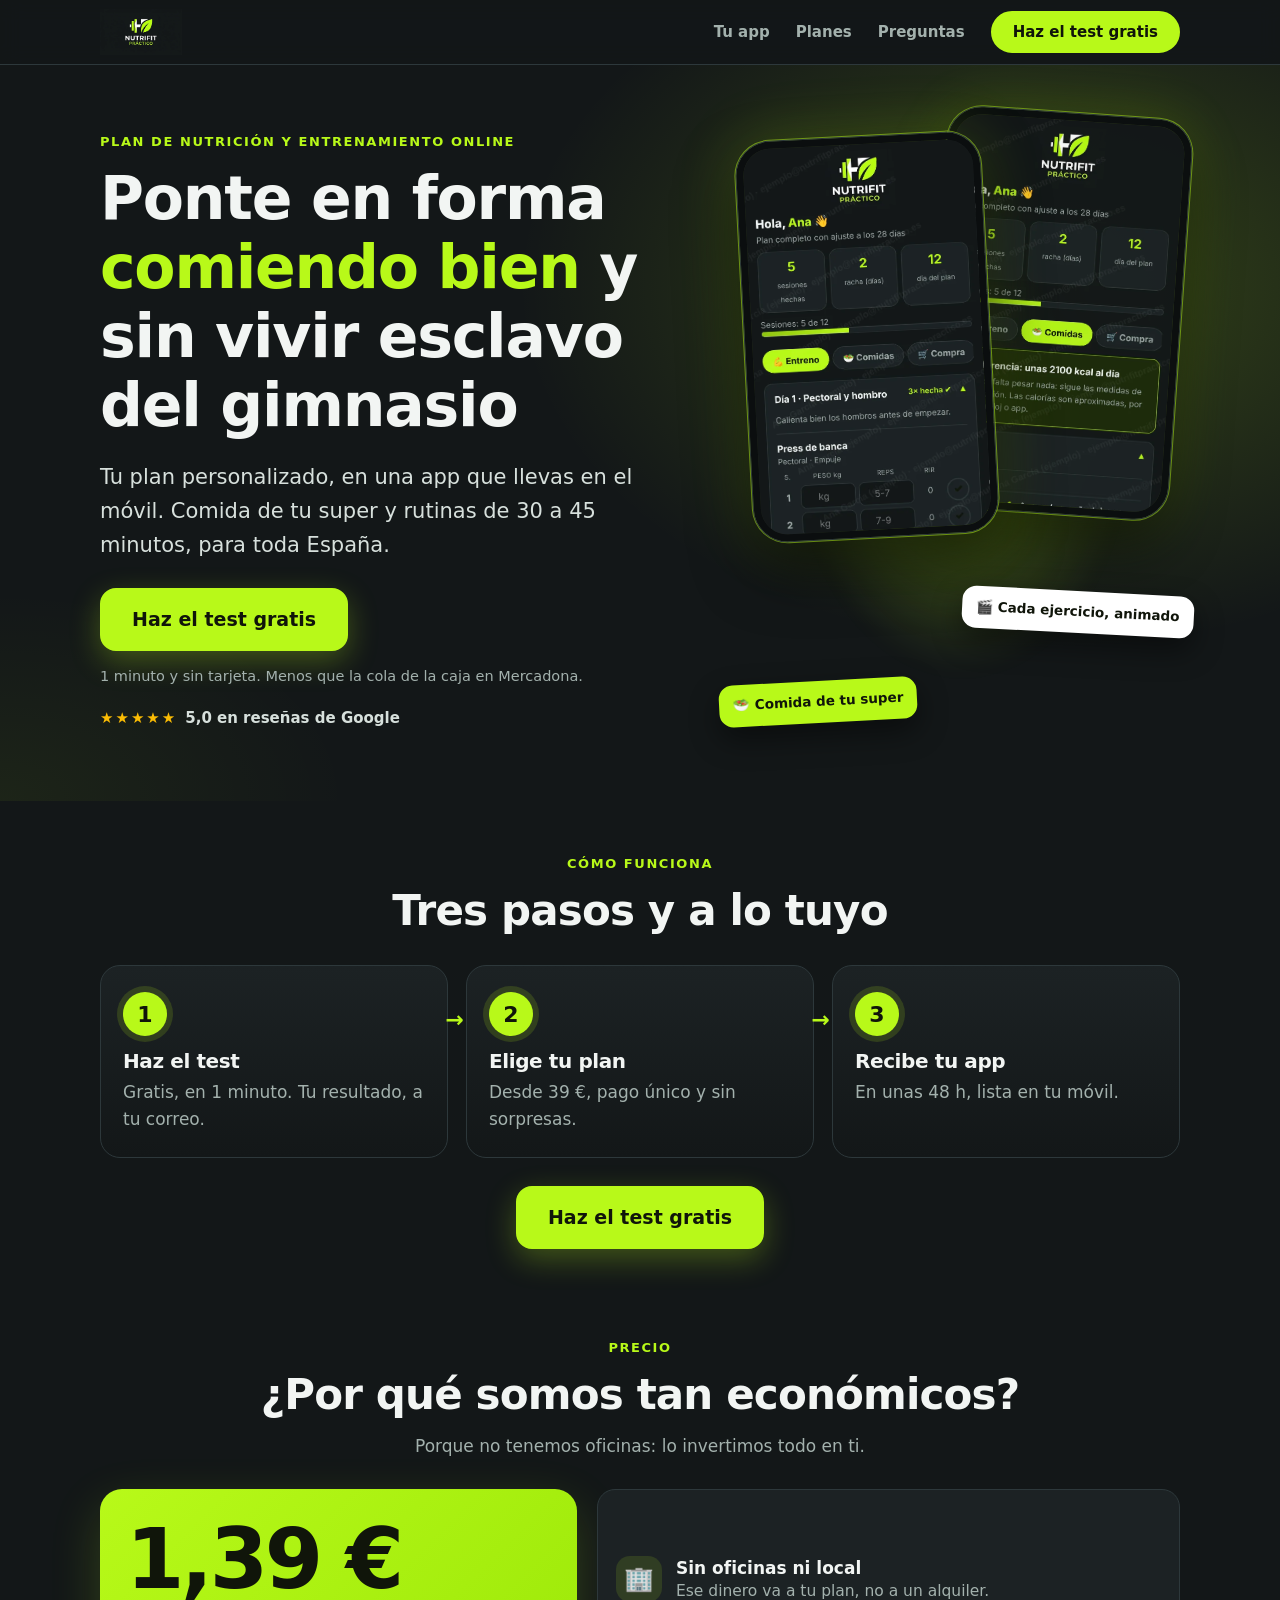
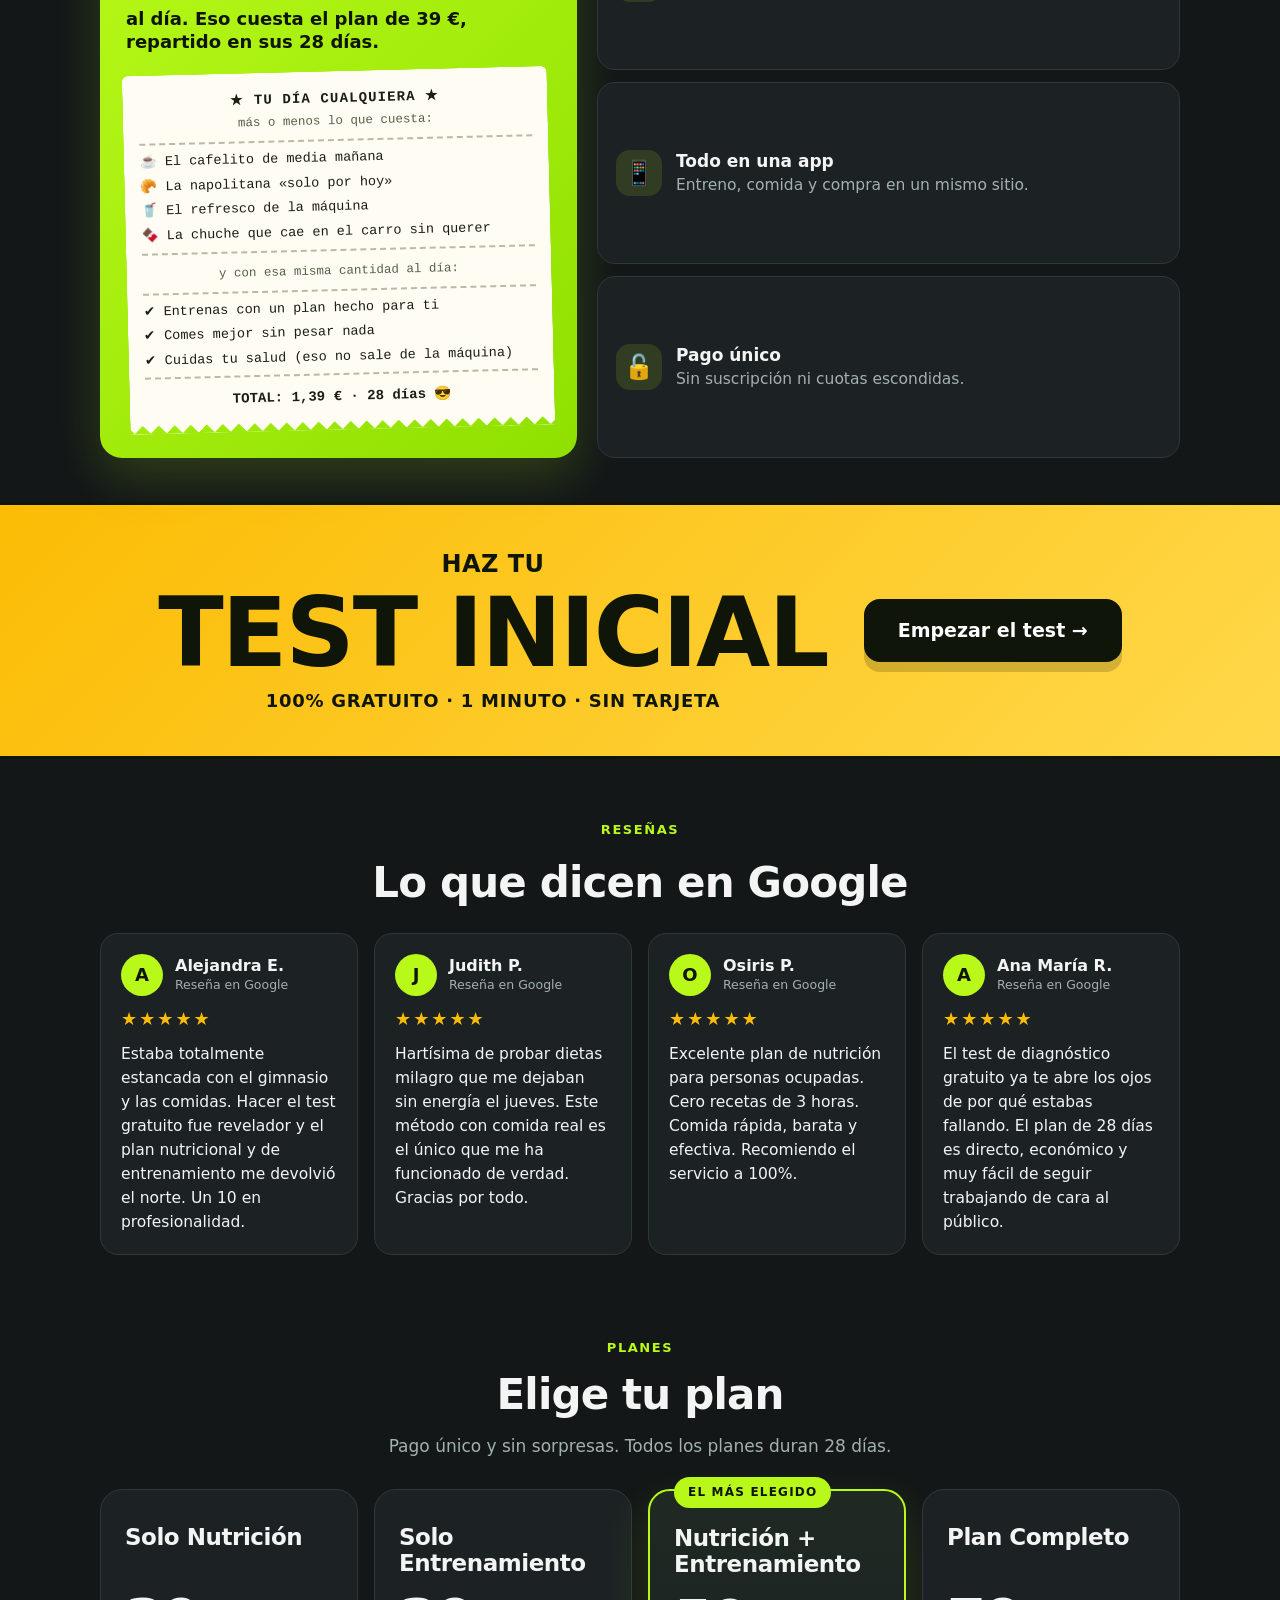
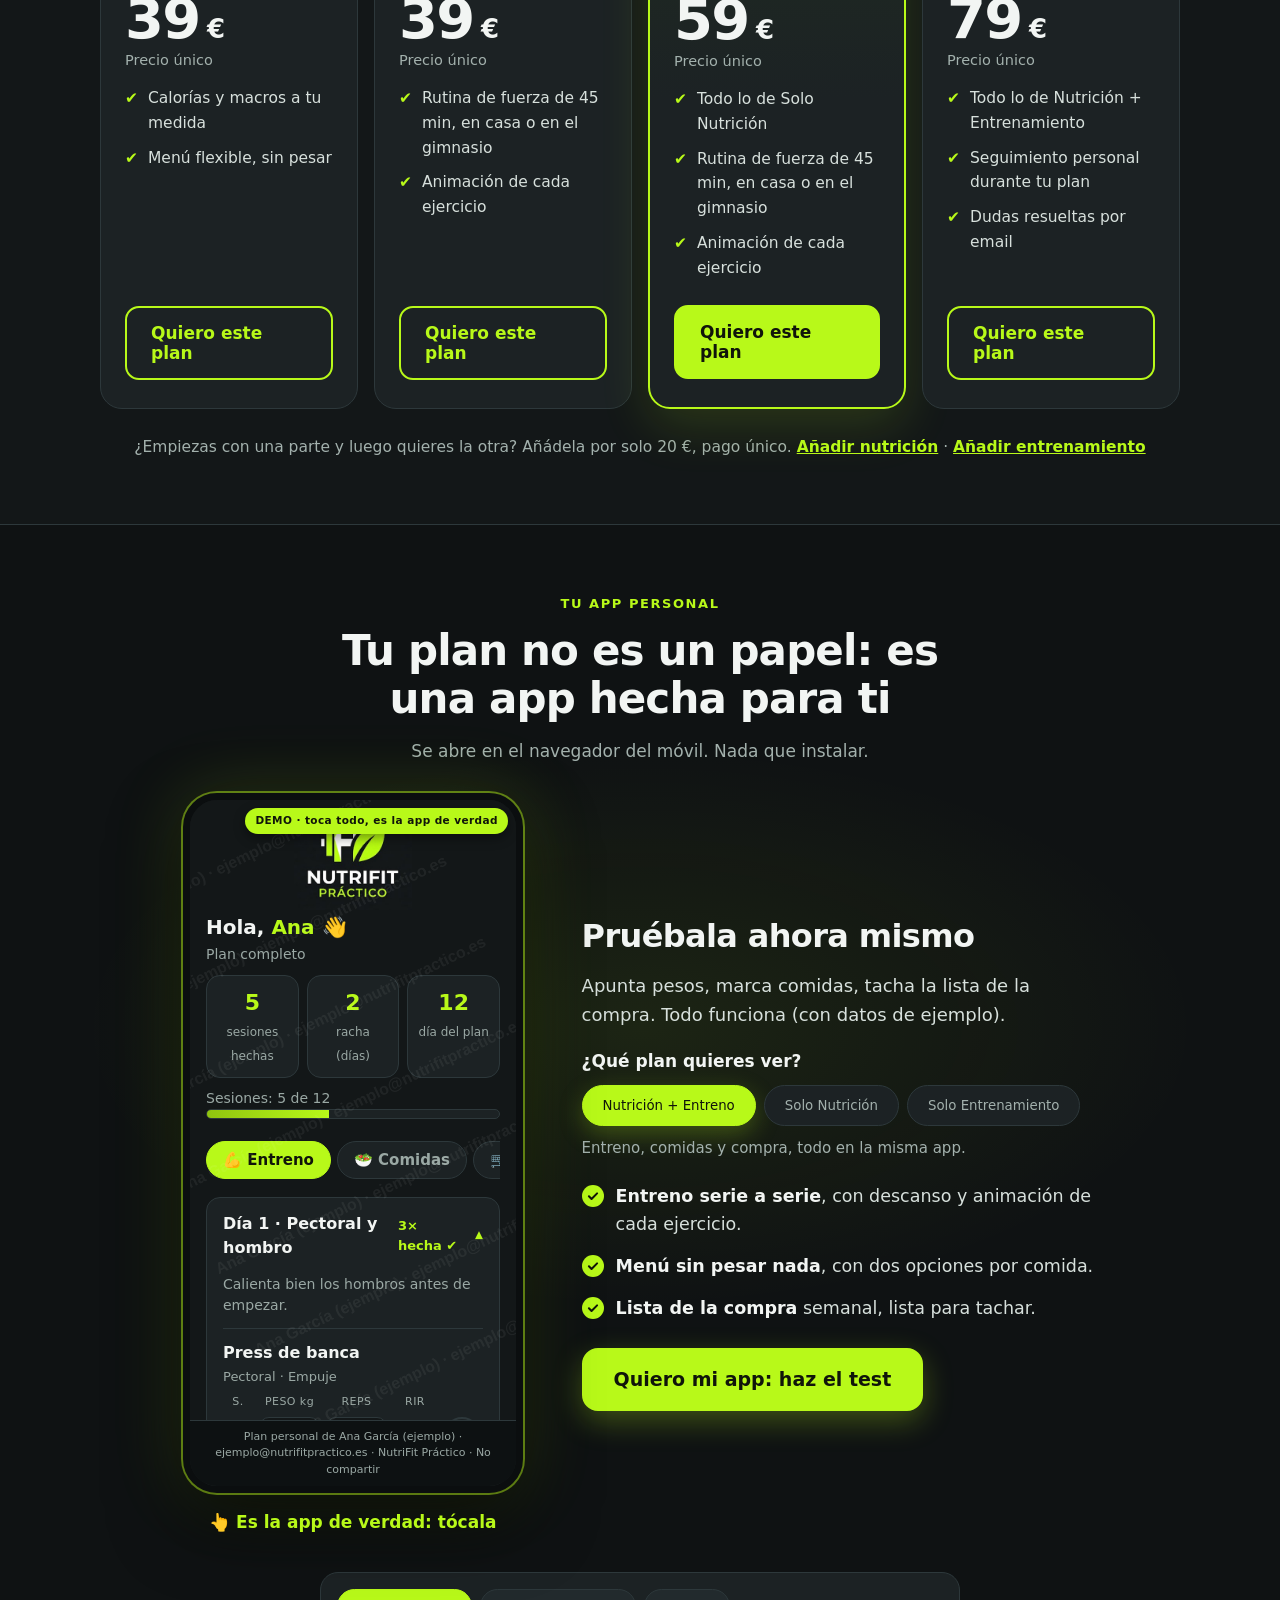
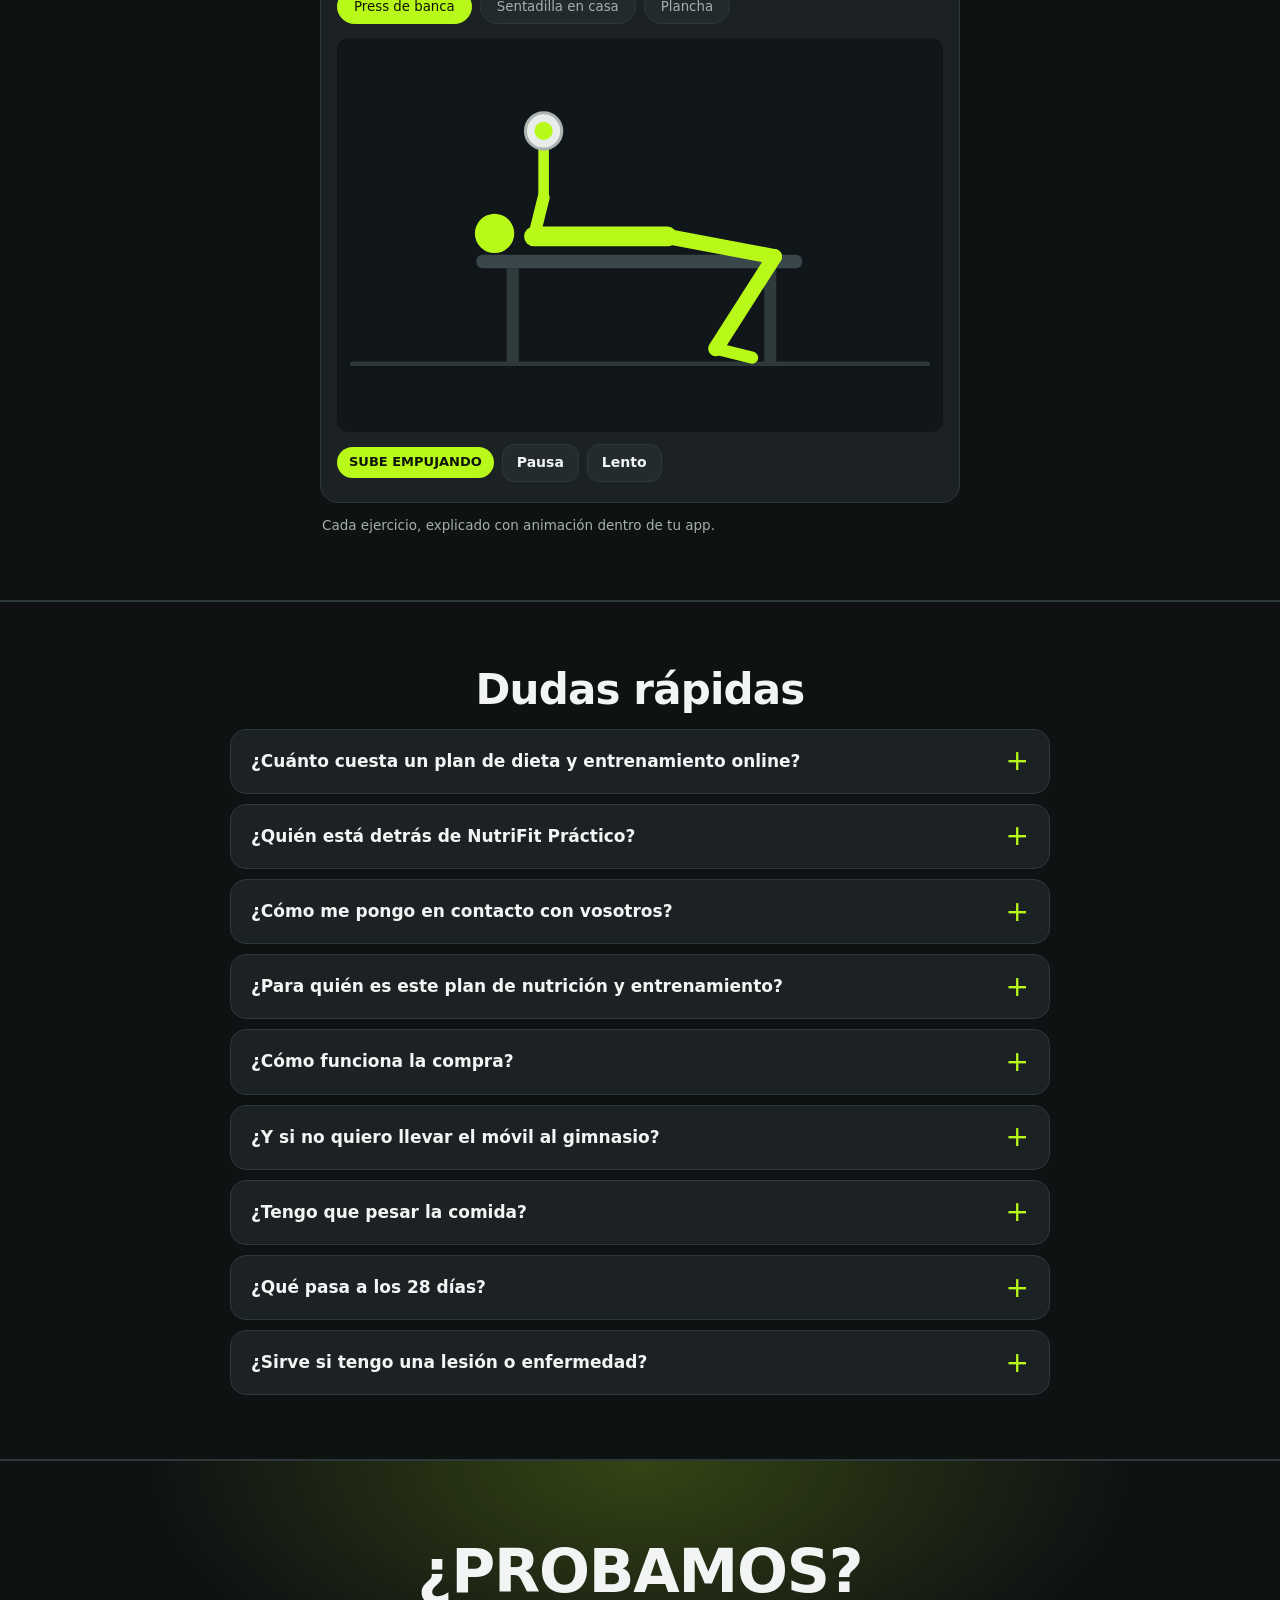
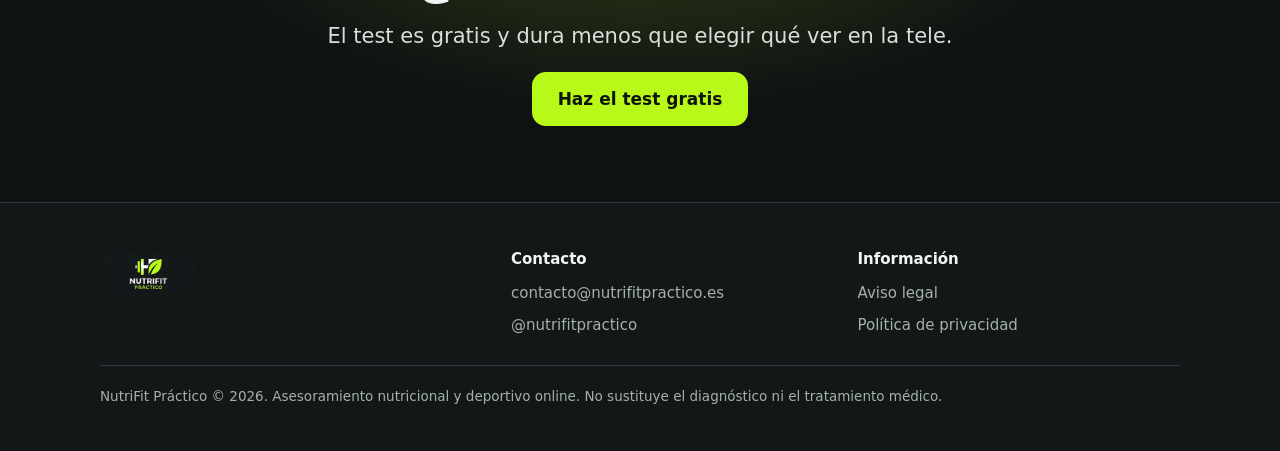
==== index.html @ 6e4ff28d "Web NutriFit Práctico: copia completa (deploy 7 nov) Co-Authored-By: Claude Sonnet 5.5 <noreply@anth" ====
<!doctype html>
<html lang="es">
<head>
<meta charset="utf-8">
<meta name="viewport" content="width=device-width,initial-scale=1">
<title>Plan de nutrición y entrenamiento online personalizado | NutriFit Práctico</title>
<meta name="description" content="Dieta personalizada online y rutina de gimnasio o de casa, en una app para tu móvil. Comida del super sin pesar nada, entrenos de 45 min y test gratis. Desde 39 €, pago único.">
<link rel="canonical" href="https://nutrifitpractico.es/">
<meta name="robots" content="index,follow,max-image-preview:large">
<meta name="theme-color" content="#131718">
<link rel="icon" type="image/png" href="/img/favicon.png">
<link rel="apple-touch-icon" href="/img/apple-touch-icon.png">

<meta property="og:type" content="website">
<meta property="og:locale" content="es_ES">
<meta property="og:site_name" content="NutriFit Práctico">
<meta property="og:title" content="Plan de nutrición y entrenamiento online | NutriFit Práctico">
<meta property="og:description" content="Nutrición y entrenamiento a tu medida, en una app personal. Haz el test gratis y descubre por qué tu rutina no te está funcionando.">
<meta property="og:url" content="https://nutrifitpractico.es/">
<meta property="og:image" content="https://nutrifitpractico.es/img/og.png">
<meta property="og:image:width" content="1200">
<meta property="og:image:height" content="630">
<meta property="og:image:alt" content="NutriFit Práctico: plan de nutrición y entrenamiento online">
<meta name="twitter:card" content="summary_large_image">

<link rel="stylesheet" href="/style.css">

<script type="application/ld+json">
{
  "@context":"https://schema.org",
  "@graph":[
    {"@type":"Organization","@id":"https://nutrifitpractico.es/#org","name":"NutriFit Práctico","url":"https://nutrifitpractico.es/","logo":"https://nutrifitpractico.es/img/logo.webp","email":"contacto@nutrifitpractico.es","sameAs":["https://www.instagram.com/nutrifitpractico"],"description":"Servicio online de nutrición y entrenamiento personalizado, con el plan entregado en una app personal."},
    {"@type":"WebSite","@id":"https://nutrifitpractico.es/#web","url":"https://nutrifitpractico.es/","name":"NutriFit Práctico","inLanguage":"es-ES","publisher":{"@id":"https://nutrifitpractico.es/#org"}},
    {"@type":"Service","@id":"https://nutrifitpractico.es/#servicio","name":"Plan de nutrición y entrenamiento online personalizado","serviceType":"Plan de nutrición y entrenamiento online","description":"Dieta personalizada online y rutina de entrenamiento de fuerza en casa o en el gimnasio, entregadas en una app personal.","provider":{"@id":"https://nutrifitpractico.es/#org"},"areaServed":{"@type":"Country","name":"España"},
      "hasOfferCatalog":{"@type":"OfferCatalog","name":"Planes NutriFit Práctico","itemListElement":[
        {"@type":"Offer","name":"Solo Nutrición Práctica","price":"39","priceCurrency":"EUR","url":"https://nutrifitpractico.es/#planes"},
        {"@type":"Offer","name":"Solo Entrenamiento","price":"39","priceCurrency":"EUR","url":"https://nutrifitpractico.es/#planes"},
        {"@type":"Offer","name":"Nutrición + Entrenamiento","price":"59","priceCurrency":"EUR","url":"https://nutrifitpractico.es/#planes"},
        {"@type":"Offer","name":"Plan Completo","price":"79","priceCurrency":"EUR","url":"https://nutrifitpractico.es/#planes"}]}},
    {"@type":"FAQPage","mainEntity":[
      {"@type":"Question","name":"¿Cuánto cuesta un plan de dieta y entrenamiento online?","acceptedAnswer":{"@type":"Answer","text":"Desde 39 € en pago único: 39 € solo nutrición o solo entrenamiento, 59 € nutrición y entrenamiento, y 79 € el plan completo con seguimiento personal. Sin suscripción."}},
      {"@type":"Question","name":"¿Quién está detrás de NutriFit Práctico?","acceptedAnswer":{"@type":"Answer","text":"Somos nutricionistas titulados y entrenadores que revisan cada plan a mano. Todo es online, para toda España, y tu plan llega en una app personal."}},
      {"@type":"Question","name":"¿Cómo me pongo en contacto con vosotros?","acceptedAnswer":{"@type":"Answer","text":"Por Instagram (@nutrifitpractico), haciendo el test gratis en nutrifitpractico.es, que nos llega al momento y te respondemos nosotros, o escribiendo a contacto@nutrifitpractico.es."}},
      {"@type":"Question","name":"¿Para quién es este plan de nutrición y entrenamiento?","acceptedAnswer":{"@type":"Answer","text":"Para quien quiere perder grasa, ganar masa muscular o volver a avanzar tras estancarse, entrenando en casa o en el gimnasio. Dieta personalizada online con comida del super, sin pesar nada, y rutinas de fuerza de unos 45 minutos."}},
      {"@type":"Question","name":"¿Cómo funciona la compra?","acceptedAnswer":{"@type":"Answer","text":"Haces el test gratis, eliges plan y completas la compra en segundos con tarjeta, Apple Pay o Google Pay. Precio único, sin suscripción. En unas 48 horas recibes tu app personal."}},
      {"@type":"Question","name":"¿Y si no quiero llevar el móvil al gimnasio?","acceptedAnswer":{"@type":"Answer","text":"Sin problema: además de tu app, te mandamos tu plan en PDF para que lo imprimas y lo lleves en papel."}},
      {"@type":"Question","name":"¿Tengo que pesar la comida?","acceptedAnswer":{"@type":"Answer","text":"No. Tu cocina no es un laboratorio: cada opción de comida viene con medidas fáciles de seguir. Y si entrenas en casa, tu sofá será testigo."}},
      {"@type":"Question","name":"¿Qué pasa a los 28 días?","acceptedAnswer":{"@type":"Answer","text":"Todos los planes duran 28 días. Con las semanas tu cuerpo se adapta, y el metabolismo también, así que después tiene sentido recalibrar calorías y rutina. Es totalmente voluntario, sin compromiso y sin renovaciones automáticas."}},
      {"@type":"Question","name":"¿Sirve si tengo una lesión o enfermedad?","acceptedAnswer":{"@type":"Answer","text":"Consulta antes con tu médico e indícanoslo en el cuestionario: adaptamos los ejercicios con alternativas. NutriFit Práctico no sustituye el diagnóstico ni el tratamiento médico."}}
    ]}
  ]
}
</script>
</head>
<body>
<a class="skip" href="#contenido">Saltar al contenido</a>

<header class="hdr">
  <div class="wrap">
    <a class="brand" href="/" aria-label="NutriFit Práctico, inicio"><img src="/img/logo.webp" width="82" height="46" alt="NutriFit Práctico"></a>
    <nav class="nav" aria-label="Principal">
      <a href="#app"><span class="t-m">App</span><span class="t-d">Tu app</span></a>
      <a href="#planes">Planes</a>
      <a href="#faq" aria-label="Preguntas frecuentes"><span class="t-m">FAQ</span><span class="t-d">Preguntas</span></a>
      <a class="btn nav-cta" href="https://tally.so/r/81vRBx?src=web_nav" rel="noopener"><span class="nav-m">Test</span><span class="nav-d">Haz el test</span>&nbsp;gratis</a>
    </nav>
  </div>
</header>

<main id="contenido">

<section class="hero">
  <div class="wrap grid">
    <div>
      <p class="kicker">Plan de nutrición y entrenamiento online</p>
      <h1>Ponte en forma <span class="lime">comiendo bien</span> y sin vivir esclavo del gimnasio</h1>
      <p class="lead">Tu plan personalizado, en una app que llevas en el móvil. Comida de tu super y rutinas de 30 a 45 minutos, para toda España.</p>
      <div class="cta-row">
        <a class="btn big" href="https://tally.so/r/81vRBx?src=web_hero" rel="noopener">Haz el test gratis</a>
      </div>
      <p class="micro">1 minuto y sin tarjeta. Menos que la cola de la caja en Mercadona.</p>
      <p class="rating"><span class="st" aria-hidden="true">★★★★★</span> 5,0 en reseñas de Google</p>
    </div>
    <div class="hero-phones" aria-hidden="false">
      <img class="shot ph-back" src="/img/app-comidas.webp" width="390" height="760" alt="Menú del día con opciones de comida (datos de ejemplo)">
      <img class="shot ph-front" src="/img/app-entreno.webp" width="390" height="760" alt="Tu app de NutriFit Práctico: sesiones, racha y entreno del día (datos de ejemplo)" fetchpriority="high">
      <span class="float f1">🥗 Comida de tu super</span>
      <span class="float f2">🎬 Cada ejercicio, animado</span>
    </div>
  </div>
</section>

<section class="tight como">
  <div class="wrap">
    <div class="center"><p class="kicker">Cómo funciona</p><h2>Tres pasos y a lo tuyo</h2></div>
    <ol class="how">
      <li><span class="n">1</span><h3>Haz el test</h3><p>Gratis, en 1 minuto. Tu resultado, a tu correo.</p></li>
      <li><span class="n">2</span><h3>Elige tu plan</h3><p>Desde 39 €, pago único y sin sorpresas.</p></li>
      <li><span class="n">3</span><h3>Recibe tu app</h3><p>En unas 48 h, lista en tu móvil.</p></li>
    </ol>
    <div class="center" style="margin-top:28px"><a class="btn big" href="https://tally.so/r/81vRBx?src=web_pasos" rel="noopener">Haz el test gratis</a></div>
  </div>
</section>

<section class="tight ahorro" id="ahorro">
  <div class="wrap">
    <div class="center">
      <p class="kicker">Precio</p>
      <h2>¿Por qué somos tan económicos?</h2>
      <p class="sub">Porque no tenemos oficinas: lo invertimos todo en ti.</p>
    </div>

    <div class="why">
      <div class="why-big">
        <span class="why-n">1,39 €</span>
        <span class="why-t">al día. Eso cuesta el plan de 39 €, repartido en sus 28 días.</span>
        <div class="ticket" role="img" aria-label="Ticket de ejemplo: más o menos lo que cuesta cualquiera de estos antojos diarios">
          <p class="tk-h">★ TU DÍA CUALQUIERA ★</p>
          <p class="tk-s">más o menos lo que cuesta:</p>
          <ul>
            <li><span>☕ El cafelito de media mañana</span></li>
            <li><span>🥐 La napolitana «solo por hoy»</span></li>
            <li><span>🥤 El refresco de la máquina</span></li>
            <li><span>🍫 La chuche que cae en el carro sin querer</span></li>
          </ul>
          <p class="tk-s">y con esa misma cantidad al día:</p>
          <ul class="tk-g">
            <li><span>✔ Entrenas con un plan hecho para ti</span></li>
            <li><span>✔ Comes mejor sin pesar nada</span></li>
            <li><span>✔ Cuidas tu salud (eso no sale de la máquina)</span></li>
          </ul>
          <p class="tk-t">TOTAL: 1,39 € · 28 días 😎</p>
        </div>
      </div>
      <ul class="why-list">
        <li><span class="wi">🏢</span><span><b>Sin oficinas ni local</b>Ese dinero va a tu plan, no a un alquiler.</span></li>
        <li><span class="wi">📱</span><span><b>Todo en una app</b>Entreno, comida y compra en un mismo sitio.</span></li>
        <li><span class="wi">🔓</span><span><b>Pago único</b>Sin suscripción ni cuotas escondidas.</span></li>
      </ul>
    </div>

  </div>
</section>

<div class="band">
  <div class="wrap">
    <div><span class="band-s">Haz tu</span><strong class="band-b">Test inicial</strong><span class="band-s band-u">100% gratuito · 1 minuto · sin tarjeta</span></div>
    <a class="btn dark big" href="https://tally.so/r/81vRBx?src=web_banda" rel="noopener">Empezar el test →</a>
  </div>
</div>

<section class="rev" aria-label="Reseñas de clientes en Google">
  <div class="wrap"><div class="center rev-h"><p class="kicker">Reseñas</p><h2>Lo que dicen en Google</h2></div></div>
  <div class="wrap" style="padding:0"><div class="track" id="reviews"></div></div>
</section>

<section id="planes">
  <div class="wrap">
    <div class="center">
      <p class="kicker">Planes</p>
      <h2>Elige tu plan</h2>
      <p class="sub">Pago único y sin sorpresas. Todos los planes duran 28 días.</p>
    </div>

    <div class="plans">
      <article class="plan">
        <h3>Solo Nutrición</h3>
        <div class="price">39<small> €</small></div>
        <p class="once">Precio único</p>
        <ul>
          <li>Calorías y macros a tu medida</li>
          <li>Menú flexible, sin pesar</li>
        </ul>
        <a class="btn ghost full" href="https://buy.stripe.com/28E28sccx0dDe1O6I3dAk0N" rel="noopener">Quiero este plan</a>
      </article>

      <article class="plan" data-k="entreno">
        <h3>Solo Entrenamiento</h3>
        <div class="price">39<small> €</small></div>
        <p class="once">Precio único</p>
        <ul>
          <li>Rutina de fuerza de 45 min, en casa o en el gimnasio</li>
          <li>Animación de cada ejercicio</li>
        </ul>
        <a class="btn ghost full" href="https://buy.stripe.com/00w14oekFd0p6zm8QbdAk0R" rel="noopener">Quiero este plan</a>
      </article>

      <article class="plan pop">
        <span class="badge">El más elegido</span>
        <h3>Nutrición + Entrenamiento</h3>
        <div class="price">59<small> €</small></div>
        <p class="once">Precio único</p>
        <ul>
          <li>Todo lo de Solo Nutrición</li>
          <li>Rutina de fuerza de 45 min, en casa o en el gimnasio</li>
          <li>Animación de cada ejercicio</li>
        </ul>
        <a class="btn full" href="https://buy.stripe.com/3cIdRaa4pgcB4refezdAk0O" rel="noopener">Quiero este plan</a>
      </article>

      <article class="plan">
        <h3>Plan Completo</h3>
        <div class="price">79<small> €</small></div>
        <p class="once">Precio único</p>
        <ul>
          <li>Todo lo de Nutrición + Entrenamiento</li>
          <li>Seguimiento personal durante tu plan</li>
          <li>Dudas resueltas por email</li>
        </ul>
        <a class="btn ghost full" href="https://buy.stripe.com/28E4gA3G16C1cXK7M7dAk0P" rel="noopener">Quiero este plan</a>
      </article>
    </div>

    <p class="plans-note" id="ampliar">¿Empiezas con una parte y luego quieres la otra? Añádela por solo 20 €, pago único. <a href="https://buy.stripe.com/fZu6oI6Sd1hH0aY5DZdAk0T" rel="noopener">Añadir nutrición</a> · <a href="https://buy.stripe.com/eVqaEY6SdbWl6zmgiDdAk0S" rel="noopener">Añadir entrenamiento</a></p>
  </div>
</section>

<section id="app" class="tint">
  <div class="wrap">
    <div class="app-head">
      <p class="kicker">Tu app personal</p>
      <h2>Tu plan no es un papel: es una app hecha para ti</h2>
      <p class="sub" style="margin:0 auto">Se abre en el navegador del móvil. Nada que instalar.</p>
    </div>
    <div class="appshow" id="appshow">
      <div class="as-grid">
        <div class="as-phone">
          <iframe class="as-frame" id="demoFrame" src="/demo-app.html?plan=completo" title="Demo interactiva de la app NutriFit Práctico, con datos de ejemplo" loading="lazy"></iframe>
          <p class="as-hint">👆 Es la app de verdad: tócala</p>
        </div>
        <div class="as-info">
          <h3>Pruébala ahora mismo</h3>
          <p class="as-lead">Apunta pesos, marca comidas, tacha la lista de la compra. Todo funciona (con datos de ejemplo).</p>
          <p class="as-q">¿Qué plan quieres ver?</p>
          <div class="as-tabs" role="tablist" aria-label="Plan que quieres ver en la demo">
            <button class="as-tab" role="tab" aria-selected="true" data-plan="completo">Nutrición + Entreno</button>
            <button class="as-tab" role="tab" aria-selected="false" data-plan="nutricion">Solo Nutrición</button>
            <button class="as-tab" role="tab" aria-selected="false" data-plan="entreno">Solo Entrenamiento</button>
          </div>
          <p class="as-note" id="demoNote">Entreno, comidas y compra, todo en la misma app.</p>
          <ul class="feat">
            <li><span><b>Entreno serie a serie</b>, con descanso y animación de cada ejercicio.</span></li>
            <li><span><b>Menú sin pesar nada</b>, con dos opciones por comida.</span></li>
            <li><span><b>Lista de la compra</b> semanal, lista para tachar.</span></li>
          </ul>
          <a class="btn big" href="https://tally.so/r/81vRBx?src=web_app" rel="noopener">Quiero mi app: haz el test</a>
        </div>
      </div>
    </div>
    <div class="demo-wrap">
      <div class="demo" id="demo">
        <div class="tabs" role="tablist" aria-label="Ejemplos de ejercicios">
          <button class="tab" role="tab" aria-selected="true" data-k="press_banca_mancuernas" id="t1" aria-controls="p1">Press de banca</button>
          <button class="tab" role="tab" aria-selected="false" data-k="sentadilla_aire" id="t2" aria-controls="p2">Sentadilla en casa</button>
          <button class="tab" role="tab" aria-selected="false" data-k="plancha" id="t3" aria-controls="p3">Plancha</button>
        </div>
        <div class="panel" role="tabpanel" id="p1" aria-labelledby="t1"><div data-anim="press_banca_mancuernas"></div></div>
        <div class="panel" role="tabpanel" id="p2" aria-labelledby="t2" hidden><div data-anim="sentadilla_aire"></div></div>
        <div class="panel" role="tabpanel" id="p3" aria-labelledby="t3" hidden><div data-anim="plancha"></div></div>
      </div>
      <p class="demo-note">Cada ejercicio, explicado con animación dentro de tu app.</p>
    </div>
  </div>
</section>

<section id="faq" class="tint">
  <div class="wrap">
    <div class="center"><h2>Dudas rápidas</h2></div>
    <div class="faq">
      <details><summary>¿Cuánto cuesta un plan de dieta y entrenamiento online?</summary><div class="ans"><p>Desde 39 € en pago único: 39 € solo nutrición o solo entrenamiento, 59 € nutrición y entrenamiento, y 79 € el plan completo con seguimiento personal. Sin suscripción.</p></div></details>
      <details><summary>¿Quién está detrás de NutriFit Práctico?</summary><div class="ans"><p>Somos nutricionistas titulados y entrenadores que revisan cada plan a mano. Todo es online, para toda España, y tu plan llega en una app personal.</p></div></details>
      <details><summary>¿Cómo me pongo en contacto con vosotros?</summary><div class="ans"><p>Por Instagram, <a href="https://www.instagram.com/nutrifitpractico" rel="noopener">@nutrifitpractico</a>, o haciendo el <a href="https://tally.so/r/81vRBx?src=web_faq" rel="noopener">test gratis</a>, que nos llega al momento y te respondemos nosotros. También puedes escribirnos a <a href="mailto:contacto@nutrifitpractico.es">contacto@nutrifitpractico.es</a>.</p></div></details>
      <details><summary>¿Para quién es este plan de nutrición y entrenamiento?</summary><div class="ans"><p>Para quien quiere perder grasa, ganar masa muscular o volver a avanzar tras estancarse, entrenando en casa o en el gimnasio. Dieta personalizada online con comida del super, sin pesar nada, y rutinas de fuerza de unos 45 minutos.</p></div></details>
      <details><summary>¿Cómo funciona la compra?</summary><div class="ans"><p>Haces el test gratis, eliges plan y completas la compra en segundos con tarjeta, Apple Pay o Google Pay. Precio único, sin suscripción. En unas 48 horas recibes tu app personal.</p></div></details>
      <details><summary>¿Y si no quiero llevar el móvil al gimnasio?</summary><div class="ans"><p>Sin problema: además de tu app, te mandamos tu plan en PDF para que lo imprimas y lo lleves en papel.</p></div></details>
      <details><summary>¿Tengo que pesar la comida?</summary><div class="ans"><p>No. Tu cocina no es un laboratorio: cada opción de comida viene con medidas fáciles de seguir. Y si entrenas en casa, tu sofá será testigo.</p></div></details>
      <details><summary>¿Qué pasa a los 28 días?</summary><div class="ans"><p>Todos los planes duran 28 días. Con las semanas tu cuerpo se adapta, y el metabolismo también, así que después tiene sentido recalibrar calorías y rutina. Es totalmente voluntario, sin compromiso y sin renovaciones automáticas.</p></div></details>
      <details><summary>¿Sirve si tengo una lesión o enfermedad?</summary><div class="ans"><p>Consulta antes con tu médico e indícanoslo en el cuestionario: adaptamos los ejercicios con alternativas. NutriFit Práctico no sustituye el diagnóstico ni el tratamiento médico.</p></div></details>
    </div>
  </div>
</section>

<section class="final">
  <div class="wrap">
    <h2>¿Probamos?</h2>
    <p class="lead" style="margin:0 auto">El test es gratis y dura menos que elegir qué ver en la tele.</p>
    <a class="btn" href="https://tally.so/r/81vRBx?src=web_final" rel="noopener">Haz el test gratis</a>
  </div>
</section>

</main>

<footer>
  <div class="wrap">
    <div class="fgrid">
      <div><img src="/img/logo.webp" width="96" height="54" alt="NutriFit Práctico" loading="lazy"></div>
      <div>
        <h4>Contacto</h4>
        <ul>
          <li><a href="mailto:contacto@nutrifitpractico.es">contacto@nutrifitpractico.es</a></li>
          <li><a href="https://www.instagram.com/nutrifitpractico" rel="noopener">@nutrifitpractico</a></li>
        </ul>
      </div>
      <div>
        <h4>Información</h4>
        <ul>
          <li><a href="/aviso-legal.html">Aviso legal</a></li>
          <li><a href="/privacidad.html">Política de privacidad</a></li>
        </ul>
      </div>
    </div>
    <p class="legal">NutriFit Práctico © 2026. Asesoramiento nutricional y deportivo online. No sustituye el diagnóstico ni el tratamiento médico.</p>
  </div>
</footer>

<a class="fab" id="fab" href="https://tally.so/r/81vRBx?src=web_fab_1" rel="noopener" aria-label="Haz el test gratis"><span class="fab-ico" aria-hidden="true">🏋️</span><span class="fab-txt" id="fabTxt">Haz el test gratis</span></a>

<script src="/js/anim-engine.js" defer></script>
<script src="/js/main.js" defer></script>
</body>
</html>
---- style.css ----
:root{
  --bg:#131718; --bg2:#0f1213; --card:#1c2224; --card2:#222a2d; --line:#2d383b;
  --tx:#f2f5f3; --mut:#a3b1ad; --lime:#b8f919; --lime2:#9fdc10; --ink:#10150a; --star:#fbbc04;
  --r:18px; --maxw:1120px;
}
*{box-sizing:border-box}
html{scroll-behavior:smooth;-webkit-text-size-adjust:100%}
@media (prefers-reduced-motion:reduce){html{scroll-behavior:auto}*{animation:none!important;transition:none!important}}
body{margin:0;background:var(--bg);color:var(--tx);font:17px/1.6 system-ui,-apple-system,"Segoe UI",Roboto,Helvetica,Arial,sans-serif;padding-bottom:84px}
img,svg{max-width:100%}
a{color:inherit}
.wrap{max-width:var(--maxw);margin:0 auto;padding:0 20px}
.skip{position:absolute;left:-999px;top:8px;background:var(--lime);color:var(--ink);padding:10px 14px;border-radius:10px;font-weight:800;z-index:100}
.skip:focus{left:8px}
:focus-visible{outline:3px solid var(--lime);outline-offset:3px;border-radius:8px}

/* ---------- Cabecera ---------- */
.hdr{position:sticky;top:0;z-index:50;background:rgba(19,23,24,.92);backdrop-filter:saturate(1.4) blur(10px);-webkit-backdrop-filter:saturate(1.4) blur(10px);border-bottom:1px solid var(--line)}
.hdr .wrap{display:flex;align-items:center;justify-content:space-between;gap:12px;height:64px}
.brand{display:flex;align-items:center;text-decoration:none}
.brand img{height:46px;width:auto;display:block}
.nav{display:none;gap:26px;align-items:center}
.nav a{text-decoration:none;color:var(--mut);font-weight:600;font-size:15px}
.nav a:hover{color:var(--tx)}
@media (min-width:860px){.nav{display:flex}}

/* ---------- Botones ---------- */
.btn{display:inline-flex;align-items:center;justify-content:center;gap:8px;background:var(--lime);color:var(--ink);font-weight:800;font-size:17px;line-height:1.2;text-decoration:none;border:2px solid var(--lime);border-radius:14px;padding:15px 24px;min-height:52px;cursor:pointer;transition:transform .15s,background .15s;font-family:inherit}
.btn:hover{background:var(--lime2);border-color:var(--lime2);transform:translateY(-1px)}
.btn.ghost{background:transparent;color:var(--lime)}
.btn.ghost:hover{background:rgba(184,249,25,.1)}
.btn.sm{padding:10px 16px;min-height:42px;font-size:15px;border-radius:12px}
.btn.full{width:100%}

/* ---------- Secciones ---------- */
section{padding:64px 0}
.kicker{display:inline-block;color:var(--lime);font-weight:800;font-size:13px;letter-spacing:.12em;text-transform:uppercase;margin:0 0 12px}
h1,h2,h3{line-height:1.15;margin:0 0 14px;letter-spacing:-.02em}
h1{font-size:clamp(34px,6.2vw,60px);font-weight:900}
h2{font-size:clamp(28px,4.4vw,42px);font-weight:850}
h3{font-size:20px;font-weight:800}
.lead{font-size:clamp(18px,2.2vw,21px);color:#d7e0dc;max-width:62ch}
.sub{color:var(--mut);max-width:64ch;margin:0 0 28px}
.center{text-align:center}.center .sub,.center .lead{margin-left:auto;margin-right:auto}
.lime{color:var(--lime)}
.tint{background:var(--bg2);border-top:1px solid var(--line);border-bottom:1px solid var(--line)}

/* ---------- Hero ---------- */
.hero{padding:44px 0 56px}
.hero .grid{display:grid;gap:40px;align-items:center}
@media (min-width:900px){.hero .grid{grid-template-columns:1.15fr .85fr;gap:56px}}
.cta-row{display:flex;flex-wrap:wrap;gap:12px;margin:26px 0 14px}
.cta-row .btn{flex:1 1 220px}
@media (min-width:600px){.cta-row .btn{flex:0 0 auto}}
.micro{color:var(--mut);font-size:14.5px;margin:0}
.chips{list-style:none;display:flex;flex-wrap:wrap;gap:8px;padding:0;margin:22px 0 0}
.chips li{background:var(--card);border:1px solid var(--line);border-radius:99px;padding:7px 14px;font-size:14px;color:#d7e0dc;font-weight:600}

/* móvil de muestra */
.phone{max-width:330px;margin:0 auto;background:#0b0e0f;border:2px solid #2b3639;border-radius:36px;padding:14px;box-shadow:0 30px 70px rgba(0,0,0,.5),0 0 0 1px #000 inset,0 0 80px rgba(184,249,25,.08)}
.phone .scr{background:var(--bg);border-radius:24px;padding:18px 16px 16px;display:grid;gap:12px}
.ph-hi{font-weight:800;font-size:17px}
.stats{display:grid;grid-template-columns:repeat(3,1fr);gap:8px}
.stat{background:var(--card);border:1px solid var(--line);border-radius:12px;padding:10px 6px;text-align:center}
.stat b{display:block;font-size:22px;color:var(--lime);line-height:1.1}
.stat span{font-size:11px;color:var(--mut)}
.ph-card{background:var(--card);border:1px solid var(--line);border-radius:14px;padding:12px 14px}
.ph-card small{display:block;color:var(--lime);font-weight:800;font-size:11px;letter-spacing:.1em;text-transform:uppercase;margin-bottom:4px}
.ph-card p{margin:0;font-size:14.5px;line-height:1.4}
.ph-card ul{margin:6px 0 0;padding-left:18px;font-size:13.5px;color:var(--mut)}
.ph-tag{text-align:center;color:var(--mut);font-size:12px;margin-top:10px}

/* ---------- Qué es ---------- */
.what{padding:0 0 8px}
.what .box{background:linear-gradient(180deg,var(--card),var(--bg));border:1px solid var(--line);border-radius:var(--r);padding:26px 24px}
.what p{margin:0;font-size:18px;color:#d7e0dc}
.what b{color:var(--tx)}

/* ---------- Beneficios ---------- */
.cards3{display:grid;gap:16px}
@media (min-width:760px){.cards3{grid-template-columns:repeat(3,1fr)}}
.card{background:var(--card);border:1px solid var(--line);border-radius:var(--r);padding:24px}
.card p{margin:0;color:var(--mut)}
.ico{width:46px;height:46px;border-radius:14px;background:rgba(184,249,25,.12);display:flex;align-items:center;justify-content:center;margin-bottom:16px}
.ico svg{width:26px;height:26px;stroke:var(--lime);fill:none;stroke-width:2;stroke-linecap:round;stroke-linejoin:round}

/* ---------- App ---------- */
.appgrid{display:grid;gap:32px;align-items:start}
@media (min-width:940px){.appgrid{grid-template-columns:.9fr 1.1fr;gap:48px}}
.feat{list-style:none;margin:0 0 24px;padding:0;display:grid;gap:14px}
.feat li{display:flex;gap:12px;align-items:flex-start;color:#d7e0dc}
.feat li::before{content:"";flex:none;width:22px;height:22px;margin-top:3px;border-radius:50%;background:var(--lime) url("data:image/svg+xml,%3Csvg xmlns='http://www.w3.org/2000/svg' viewBox='0 0 24 24' fill='none' stroke='%2310150a' stroke-width='3.5' stroke-linecap='round' stroke-linejoin='round'%3E%3Cpath d='M5 12.5l4.5 4.5L19 7.5'/%3E%3C/svg%3E") center/14px no-repeat}
.feat b{color:var(--tx)}
.demo{background:var(--card);border:1px solid var(--line);border-radius:var(--r);padding:16px}
.tabs{display:flex;gap:8px;flex-wrap:wrap;margin:0 0 14px}
.tab{background:var(--card2);color:var(--mut);border:1px solid var(--line);border-radius:99px;padding:9px 16px;font:700 14.5px/1 inherit;font-family:inherit;cursor:pointer}
.tab[aria-selected="true"]{background:var(--lime);color:var(--ink);border-color:var(--lime)}
.panel[hidden]{display:none}
.demo svg{width:100%;height:auto;display:block;background:#10161a;border-radius:12px}
.abar{display:flex;gap:8px;align-items:center;margin:12px 0 4px;flex-wrap:wrap}
.aph{background:var(--lime);color:var(--ink);font-weight:800;font-size:13px;border-radius:99px;padding:5px 12px}
.demo .btn.sm{background:#232b2e;color:var(--tx);border:1px solid var(--line);font-size:14px;min-height:38px;padding:8px 14px}
.demo .btn.sm:hover{background:#2c3639;transform:none}
.acues{margin:10px 0 0;padding-left:20px;font-size:15px;color:#d7e0dc}
.acues li{margin:4px 0}
.fl{stroke-linecap:round;stroke-linejoin:round;fill:none}
.demo-note{color:var(--mut);font-size:13.5px;margin:12px 2px 0}

/* ---------- Cómo funciona ---------- */
.steps{counter-reset:s;list-style:none;margin:0;padding:0;display:grid;gap:16px}
@media (min-width:760px){.steps{grid-template-columns:repeat(2,1fr)}}
@media (min-width:1040px){.steps{grid-template-columns:repeat(4,1fr)}}
.steps li{counter-increment:s;background:var(--card);border:1px solid var(--line);border-radius:var(--r);padding:24px;position:relative}
.steps li::before{content:counter(s,decimal-leading-zero);display:block;color:var(--lime);font-weight:900;font-size:34px;line-height:1;margin-bottom:14px;letter-spacing:-.02em}
.steps p{margin:0;color:var(--mut);font-size:16px}
.steps h3{font-size:19px}

/* ---------- Planes ---------- */
.plans{display:grid;gap:18px;align-items:stretch}
@media (min-width:900px){.plans{grid-template-columns:repeat(3,1fr);gap:20px}}
.plan{background:var(--card);border:1px solid var(--line);border-radius:22px;padding:28px 24px;display:flex;flex-direction:column;position:relative}
.plan.pop{border:2px solid var(--lime);background:linear-gradient(180deg,#1f2a22,var(--card) 40%)}
.badge{position:absolute;top:-14px;left:24px;background:var(--lime);color:var(--ink);font-weight:900;font-size:12px;letter-spacing:.1em;text-transform:uppercase;border-radius:99px;padding:6px 14px}
.plan .tag{color:var(--lime);font-weight:800;font-size:13px;letter-spacing:.1em;text-transform:uppercase}
.plan h3{font-size:23px;margin:6px 0 4px}
.price{font-size:56px;font-weight:900;line-height:1;letter-spacing:-.03em;margin:8px 0 2px}
.price small{font-size:26px;font-weight:800}
.once{color:var(--mut);font-size:14.5px;margin:0 0 14px}
.plan .for{color:#d7e0dc;margin:0 0 16px;font-size:16px}
.plan ul{list-style:none;margin:0 0 24px;padding:0;display:grid;gap:10px;flex:1}
.plan li{display:flex;gap:10px;font-size:15.5px;color:#d7e0dc}
.plan li::before{content:"✔";color:var(--lime);font-weight:900;flex:none}
.plan li.no{color:var(--mut)}
.plan li.no::before{content:"✖";color:#6f7c78}
.plans-note{text-align:center;color:var(--mut);margin:26px 0 0;font-size:15.5px}
.plans-note a{color:var(--lime);font-weight:700}

/* ---------- Método ---------- */
.method{display:grid;gap:16px;margin-top:28px}
@media (min-width:800px){.method{grid-template-columns:repeat(3,1fr)}}

/* ---------- Equipo ---------- */
.team{display:grid;gap:28px;align-items:center}
@media (min-width:860px){.team{grid-template-columns:1.1fr .9fr;gap:48px}}
.pills{display:grid;gap:12px}
.pill{display:flex;gap:14px;align-items:center;background:var(--card);border:1px solid var(--line);border-radius:16px;padding:16px 18px;font-weight:700}
.pill .ico{margin:0;flex:none}

/* ---------- Reseñas ---------- */
.rev{padding:8px 0 56px}
.track{display:flex;gap:16px;overflow-x:auto;scroll-snap-type:x mandatory;-webkit-overflow-scrolling:touch;padding:4px 20px 16px;scrollbar-width:none}
.track::-webkit-scrollbar{display:none}
.rcard{flex:0 0 86%;scroll-snap-align:center;background:var(--card);border:1px solid var(--line);border-radius:18px;padding:20px;display:flex;flex-direction:column;gap:14px}
@media (min-width:640px){.rcard{flex-basis:46%}}
@media (min-width:1024px){.rev .wrap{padding:0 20px!important}.track{padding:4px 0 16px;overflow:visible}.rcard{flex:1 1 0;min-width:0}}
.rhead{display:flex;align-items:center;gap:12px}
.ava{width:42px;height:42px;border-radius:50%;flex:none;display:flex;align-items:center;justify-content:center;font-weight:800;color:var(--ink);font-size:18px;background:var(--lime)}
.rname{font-weight:700;font-size:16px;line-height:1.2}
.rsrc{font-size:12.5px;color:var(--mut)}
.stars{color:var(--star);letter-spacing:2px;font-size:18px;line-height:1}
.rtext{margin:0;font-size:15.5px;line-height:1.55}

/* ---------- FAQ ---------- */
.faq{max-width:820px;margin:0 auto;display:grid;gap:10px}
details{background:var(--card);border:1px solid var(--line);border-radius:16px;padding:0}
summary{cursor:pointer;list-style:none;padding:18px 54px 18px 20px;font-weight:750;font-size:17px;position:relative}
summary::-webkit-details-marker{display:none}
summary::after{content:"+";position:absolute;right:20px;top:50%;transform:translateY(-50%);font-size:28px;line-height:1;color:var(--lime);font-weight:500}
details[open] summary::after{content:"–"}
details[open]{border-color:#3b4a4d}
details .ans{padding:0 20px 20px;color:#d7e0dc;font-size:16.5px}
details .ans p{margin:0 0 10px}details .ans p:last-child{margin:0}

/* ---------- CTA final ---------- */
.final{text-align:center;background:radial-gradient(900px 300px at 50% 0,rgba(184,249,25,.12),transparent 70%),var(--bg2);border-top:1px solid var(--line)}
.final .btn{margin-top:10px}

/* ---------- Pie ---------- */
footer{padding:44px 0 30px;border-top:1px solid var(--line);color:var(--mut);font-size:15px}
.fgrid{display:grid;gap:24px}
@media (min-width:760px){.fgrid{grid-template-columns:1.2fr 1fr 1fr}}
footer img{height:54px;width:auto;display:block;margin-bottom:10px}
footer h4{color:var(--tx);margin:0 0 10px;font-size:15px}
footer ul{list-style:none;margin:0;padding:0;display:grid;gap:8px}
footer a{text-decoration:none}footer a:hover{color:var(--lime)}
.legal{margin-top:28px;padding-top:20px;border-top:1px solid var(--line);font-size:13.5px}

/* ---------- Barra fija en móvil ---------- */
.sticky{position:fixed;left:0;right:0;bottom:0;z-index:60;padding:10px 16px calc(10px + env(safe-area-inset-bottom));background:rgba(19,23,24,.96);border-top:1px solid var(--line);display:flex;gap:10px;align-items:center;transform:translateY(110%);transition:transform .25s}
.sticky.on{transform:none}
.sticky .btn{flex:1}
@media (min-width:860px){.sticky{display:none}body{padding-bottom:0}}

/* ---------- Páginas de texto (legal, 404) ---------- */
.page{padding:48px 0 72px;max-width:780px}
.page h1{font-size:clamp(30px,5vw,44px)}
.page h2{font-size:22px;margin:30px 0 8px}
.page p,.page li{color:#d7e0dc}
.page .todo{background:#2a2410;border:1px solid #6b5a14;color:#ffd866;border-radius:12px;padding:12px 14px;font-size:15px}

/* ---------- Rediseño v2: capturas reales ---------- */
.hero{padding:36px 0 40px;background:radial-gradient(700px 420px at 85% 10%,rgba(184,249,25,.16),transparent 70%)}
.hero-shot{position:relative;max-width:320px;margin:0 auto}
.hero-shot::before{content:"";position:absolute;inset:8% -6% -4%;background:radial-gradient(closest-side,rgba(184,249,25,.28),transparent 72%);z-index:0}
.shot{position:relative;z-index:1;display:block;width:100%;height:auto;border-radius:34px;border:7px solid #0b0e0f;outline:1px solid #2b3639;box-shadow:0 30px 70px rgba(0,0,0,.55)}
.float{position:absolute;z-index:2;left:-14px;bottom:44px;background:var(--lime);color:var(--ink);font-weight:800;font-size:14px;border-radius:14px;padding:10px 14px;box-shadow:0 12px 30px rgba(0,0,0,.45);display:flex;gap:8px;align-items:center}
.float .st{color:#10150a;letter-spacing:1px}
@media (min-width:900px){.float{left:-44px}}
.shots{display:flex;gap:18px;overflow-x:auto;scroll-snap-type:x mandatory;padding:6px 20px 20px;margin:0 -20px;scrollbar-width:none}
.shots::-webkit-scrollbar{display:none}
.shots figure{flex:0 0 66%;max-width:280px;margin:0;scroll-snap-align:center;text-align:center}
.shots figcaption{margin-top:12px;font-weight:700;color:#d7e0dc;font-size:15px}
@media (min-width:760px){.shots{overflow:visible;justify-content:center;margin:0;padding:6px 0 20px}.shots figure{flex:1 1 0;max-width:300px}}
.shots figure:nth-child(2) .shot{transform:translateY(-14px)}
@media (max-width:759px){.shots figure:nth-child(2) .shot{transform:none}}
.app-head{max-width:640px;margin:0 auto 28px;text-align:center}
.app-feats{list-style:none;display:flex;flex-wrap:wrap;gap:10px;justify-content:center;padding:0;margin:0 0 28px}
.app-feats li{background:var(--card);border:1px solid var(--line);border-radius:99px;padding:9px 16px;font-weight:700;font-size:15px}
.app-feats li::before{content:"✔ ";color:var(--lime)}
.steps.s3{display:grid}
@media (min-width:760px){.steps.s3{grid-template-columns:repeat(3,1fr)}}
.steps.s3 li{padding:22px}
.demo-wrap{max-width:640px;margin:36px auto 0}
.rating{display:inline-flex;gap:8px;align-items:center;font-weight:700;font-size:15px;margin:18px 0 0;color:#d7e0dc}
.rating .st{color:var(--star);letter-spacing:2px}
section.tight{padding:48px 0}
@media (max-width:899px){.hero-shot .shot{height:430px;object-fit:cover;object-position:top}.hero-shot{max-width:300px}}

/* ---------- Botón flotante divertido ---------- */
.fab{position:fixed;right:16px;bottom:16px;z-index:80;display:flex;align-items:center;gap:10px;max-width:calc(100% - 32px);background:var(--lime);color:var(--ink);font-weight:850;font-size:15.5px;line-height:1.2;text-decoration:none;border-radius:99px;padding:13px 20px 13px 16px;box-shadow:0 14px 34px rgba(0,0,0,.55),0 0 0 3px rgba(184,249,25,.25);transform:translateY(140%);opacity:0;pointer-events:none;transition:transform .35s cubic-bezier(.2,1.3,.4,1),opacity .25s}
.fab.on{transform:none;opacity:1;pointer-events:auto}
.fab:hover{filter:brightness(1.05)}
.fab-ico{font-size:22px;display:inline-block;animation:fabb 2.4s ease-in-out infinite}
.fab-txt{transition:opacity .25s,transform .25s}
.fab-txt.out{opacity:0;transform:translateY(6px)}
.fab.wig{animation:wig .7s}
@keyframes fabb{0%,100%{transform:translateY(0) rotate(0)}50%{transform:translateY(-3px) rotate(-14deg)}}
@keyframes wig{0%,100%{transform:rotate(0)}20%{transform:rotate(-4deg) scale(1.04)}40%{transform:rotate(4deg) scale(1.04)}60%{transform:rotate(-3deg)}80%{transform:rotate(2deg)}}
@media (prefers-reduced-motion:reduce){.fab-ico,.fab.wig{animation:none}.fab{transition:opacity .2s}}
@media (max-width:520px){.fab{left:16px;right:16px;justify-content:center;max-width:none}}
body{padding-bottom:0}
@media (max-width:859px){footer{padding-bottom:90px}}
.plan[hidden]{display:none}
@media (min-width:700px) and (max-width:1099px){.plans:has(.plan[data-k="entreno"]:not([hidden])){grid-template-columns:repeat(2,1fr)}}
@media (min-width:1100px){.plans:has(.plan[data-k="entreno"]:not([hidden])){grid-template-columns:repeat(4,1fr);gap:16px}}
.plan h3{min-height:2.4em}
.plan ul{align-content:start}

/* ---------- Rediseño v3: visual y orientado al test ---------- */
.btn.big{font-size:19px;padding:18px 30px;min-height:60px;border-radius:16px;box-shadow:0 10px 30px rgba(184,249,25,.28)}
.btn.big:hover{box-shadow:0 14px 38px rgba(184,249,25,.4)}
.btn.dark{background:var(--ink);border-color:var(--ink);color:var(--lime);box-shadow:none}
.btn.dark:hover{background:#000;border-color:#000}

/* hero con dos móviles */
.hero{padding:40px 0 48px;background:radial-gradient(760px 520px at 82% 30%,rgba(184,249,25,.2),transparent 70%),radial-gradient(500px 300px at 0 100%,rgba(184,249,25,.06),transparent 70%)}
.hero-phones{position:relative;height:440px;max-width:420px;width:100%;margin:8px auto 0}
.hero-phones::before{content:"";position:absolute;inset:6% 0 0;background:radial-gradient(closest-side,rgba(184,249,25,.34),transparent 74%);filter:blur(8px)}
.hero-phones .shot{position:absolute;width:56%;height:auto;aspect-ratio:390/560;object-fit:cover;object-position:top;border-color:#0b0e0f;box-shadow:0 0 0 2px rgba(184,249,25,.5),0 28px 60px rgba(0,0,0,.6),0 0 60px rgba(184,249,25,.22)}
.hero-phones .ph-back{right:0;top:0;transform:rotate(7deg);opacity:.96;animation:fl2 7s ease-in-out infinite}
.hero-phones .ph-front{left:2%;top:30px;transform:rotate(-6deg);animation:fl1 6s ease-in-out infinite;z-index:2}
.hero-phones .float{white-space:nowrap;font-size:13.5px}
.hero-phones .f1{left:-4px;bottom:22px;z-index:3;transform:rotate(-3deg)}
.hero-phones .f2{right:-2px;bottom:84px;z-index:3;transform:rotate(3deg);background:#fff}
@keyframes fl1{0%,100%{transform:rotate(-6deg) translateY(0)}50%{transform:rotate(-6deg) translateY(-9px)}}
@keyframes fl2{0%,100%{transform:rotate(7deg) translateY(0)}50%{transform:rotate(7deg) translateY(8px)}}
@media (min-width:900px){.hero-phones{height:560px;max-width:500px}.hero-phones .shot{width:54%}.hero-phones .f1{left:-30px}.hero-phones .f2{right:-18px;bottom:110px}}
@media (max-width:899px){.hero-shot{display:none}}
@media (max-width:420px){.hero-phones{height:400px}.hero-phones .f1{left:0}}

/* ¿Cuál eres tú? */
.cual{padding:60px 0 44px;background:linear-gradient(180deg,var(--bg),#0b0e0f)}
.big-h{font-size:clamp(40px,9vw,84px);font-weight:900;text-transform:uppercase;letter-spacing:-.025em;margin:0 0 10px}
.cual-sub{color:var(--lime);font-weight:800;font-size:clamp(17px,2.6vw,24px);max-width:none;margin:0 auto 34px}
.sils{display:flex;flex-wrap:wrap;justify-content:center;gap:22px 14px;max-width:1000px;margin:0 auto}
.sil{flex:0 0 30%;text-decoration:none;display:flex;flex-direction:column;align-items:center;gap:2px;text-transform:uppercase;font-size:12px;letter-spacing:.02em;line-height:1.25;transition:transform .2s;position:relative}
.sil .fig{display:block;width:100%;max-width:160px;aspect-ratio:170/320;background:#eef2ef;-webkit-mask:var(--m) center bottom/contain no-repeat;mask:var(--m) center bottom/contain no-repeat;transition:background .2s,filter .2s;margin-bottom:8px}
.sil b{font-weight:900;font-size:13px}
.sil em{font-style:normal;color:var(--lime);font-weight:800;font-size:13px}
.sil:hover,.sil:focus-visible{transform:translateY(-8px)}
.sil:hover .fig,.sil:focus-visible .fig{background:var(--lime);filter:drop-shadow(0 0 18px rgba(184,249,25,.5))}
@media (min-width:760px){.sils{flex-wrap:nowrap;gap:10px}.sil{flex:1 1 0;font-size:15px}.sil b{font-size:16px}.sil em{font-size:16px}}

/* banda lima */
.band{background:var(--lime);color:var(--ink);padding:26px 0}
.band .wrap{display:flex;flex-wrap:wrap;gap:16px 28px;align-items:center;justify-content:center;text-align:center}
.band-s{display:block;font-weight:900;text-transform:uppercase;font-size:clamp(16px,2.6vw,24px);letter-spacing:.02em}
.band-b{display:block;font-weight:900;text-transform:uppercase;font-size:clamp(38px,8vw,72px);line-height:1;letter-spacing:-.02em}

/* confianza */
.trust{padding:34px 0 8px}
.trust-row{list-style:none;margin:0;padding:0;display:grid;grid-template-columns:1fr 1fr;gap:12px}
@media (min-width:860px){.trust-row{grid-template-columns:repeat(4,1fr);gap:16px}}
.trust-row li{display:flex;gap:12px;align-items:center;background:var(--card);border:1px solid var(--line);border-radius:16px;padding:14px 14px}
.trust-row svg{flex:none;width:34px;height:34px;padding:7px;border-radius:11px;background:rgba(184,249,25,.12);stroke:var(--lime);fill:none;stroke-width:2;stroke-linecap:round;stroke-linejoin:round}
.trust-row span{font-size:13.5px;color:var(--mut);line-height:1.3}
.trust-row b{display:block;color:var(--tx);font-size:14.5px}

/* app: móviles con brillo */
#app{background:radial-gradient(800px 400px at 50% 30%,rgba(184,249,25,.08),transparent 70%),var(--bg2)}
.shots .shot{box-shadow:0 0 0 2px rgba(184,249,25,.28),0 28px 60px rgba(0,0,0,.55),0 0 50px rgba(184,249,25,.1)}
@media (min-width:760px){.shots figure:nth-child(1) .shot{transform:rotate(-3deg)}.shots figure:nth-child(3) .shot{transform:rotate(3deg)}.shots figure:nth-child(2) .shot{transform:translateY(-18px) scale(1.04)}}

/* cómo funciona */
.como{padding-bottom:20px}
.how{list-style:none;margin:30px 0 0;padding:0;display:grid;gap:14px;counter-reset:h}
@media (min-width:760px){.how{grid-template-columns:repeat(3,1fr);gap:18px}}
.how li{position:relative;background:linear-gradient(180deg,var(--card),var(--bg));border:1px solid var(--line);border-radius:20px;padding:26px 22px 24px}
.how .n{display:flex;align-items:center;justify-content:center;width:44px;height:44px;border-radius:50%;background:var(--lime);color:var(--ink);font-weight:900;font-size:22px;margin-bottom:14px;box-shadow:0 0 0 6px rgba(184,249,25,.15)}
.how h3{margin:0 0 6px}
.how p{margin:0;color:var(--mut)}
@media (min-width:760px){.how li:not(:last-child)::after{content:"→";position:absolute;right:-17px;top:36px;color:var(--lime);font-weight:900;font-size:22px;z-index:2}}

/* planes más vistosos */
.plan{transition:transform .2s,border-color .2s}
.plan:hover{transform:translateY(-4px);border-color:#44575a}
.plan.pop{box-shadow:0 18px 50px rgba(184,249,25,.14)}
.final{padding:76px 0;background:radial-gradient(700px 360px at 50% 0,rgba(184,249,25,.22),transparent 70%),var(--bg2)}
.final h2{font-size:clamp(36px,7vw,60px);text-transform:uppercase;font-weight:900}
.final .btn{margin-top:18px}

/* aparecer al hacer scroll */
.js .rv{opacity:0;transform:translateY(18px);transition:opacity .6s,transform .6s}
.js .rv.in{opacity:1;transform:none}

/* ---------- v3.1: la app es la protagonista ---------- */
.cual,.sils{display:none}
.hero-phones .f2{left:auto}
.hero-phones .float{width:auto;max-width:none}
.hero-phones{height:460px}
.hero-phones .shot{width:60%}
.hero-phones .ph-back{transform:rotate(4deg);animation:fl2 7s ease-in-out infinite}
.hero-phones .ph-front{left:0;top:34px;transform:rotate(-3deg);animation:fl1 6s ease-in-out infinite}
@keyframes fl1{0%,100%{transform:rotate(-3deg) translateY(0)}50%{transform:rotate(-3deg) translateY(-9px)}}
@keyframes fl2{0%,100%{transform:rotate(4deg) translateY(0)}50%{transform:rotate(4deg) translateY(8px)}}
@media (min-width:900px){.hero-phones{height:600px;max-width:520px}.hero-phones .shot{width:58%}}
@media (max-width:899px){.hero{padding-bottom:30px}.hero-phones{margin-top:26px}}

/* escaparate de la app con pestañas */
.appshow{max-width:920px;margin:0 auto}
.as-tabs{display:flex;gap:8px;justify-content:center;margin:0 0 26px;flex-wrap:wrap}
.as-tab{background:var(--card);color:var(--mut);border:1px solid var(--line);border-radius:99px;padding:12px 20px;font:800 16px/1 inherit;font-family:inherit;cursor:pointer;display:flex;gap:8px;align-items:center;transition:background .15s,color .15s}
.as-tab[aria-selected="true"]{background:var(--lime);color:var(--ink);border-color:var(--lime);box-shadow:0 8px 24px rgba(184,249,25,.25)}
.as-grid{display:grid;gap:28px;align-items:center}
@media (min-width:820px){.as-grid{grid-template-columns:.8fr 1.2fr;gap:56px}}
.as-phone{position:relative;max-width:300px;margin:0 auto;width:100%}
.as-phone::before{content:"";position:absolute;inset:4% -14% -2%;background:radial-gradient(closest-side,rgba(184,249,25,.3),transparent 74%)}
.as-img{display:none;position:relative;transform:none!important;box-shadow:0 0 0 2px rgba(184,249,25,.45),0 30px 70px rgba(0,0,0,.6),0 0 70px rgba(184,249,25,.18)}
.as-img.on{display:block;animation:asin .35s}
.as-pane{display:none}.as-pane.on{display:block;animation:asin .35s}
@keyframes asin{from{opacity:0;transform:translateY(8px)}to{opacity:1;transform:none}}
.as-info h3{font-size:clamp(24px,4vw,32px);margin-bottom:18px}
.as-info .feat{margin-bottom:26px}
.as-info .feat li{font-size:17.5px}
@media (max-width:819px){.as-info{text-align:left}.as-info .btn{width:100%}}

/* por qué somos económicos */
.why{display:grid;gap:16px;margin:0 0 34px;align-items:stretch}
@media (min-width:860px){.why{grid-template-columns:.9fr 1.1fr;gap:20px}}
.why-big{background:linear-gradient(135deg,var(--lime),#8fe000);color:var(--ink);border-radius:22px;padding:28px 26px;display:flex;flex-direction:column;justify-content:center;box-shadow:0 18px 50px rgba(184,249,25,.18)}
.why-n{font-size:clamp(56px,10vw,84px);font-weight:900;line-height:1;letter-spacing:-.04em}
.why-t{font-weight:800;font-size:18px;line-height:1.3;margin-top:6px}
.why-list{list-style:none;margin:0;padding:0;display:grid;gap:12px}
.why-list li{display:flex;gap:14px;align-items:center;background:var(--card);border:1px solid var(--line);border-radius:18px;padding:16px 18px;color:var(--mut);font-size:15.5px;line-height:1.35}
.why-list b{display:block;color:var(--tx);font-size:17px;margin-bottom:2px}
.wi{flex:none;width:46px;height:46px;border-radius:14px;background:rgba(184,249,25,.12);display:flex;align-items:center;justify-content:center;font-size:24px}

/* ajustes finos v3.2 */
.hero-phones{height:420px;max-width:440px}
.hero-phones .shot{width:58%;aspect-ratio:390/640}
.hero-phones .ph-front{left:0;top:24px}
.hero-phones .ph-back{right:0;top:0}
.hero-phones .f1{left:-6px;bottom:6px}
.hero-phones .f2{right:-6px;bottom:70px}
@media (min-width:900px){.hero-phones{height:640px;max-width:560px}.hero-phones .shot{width:56%}.hero-phones .f1{left:-26px;bottom:30px}.hero-phones .f2{right:-14px;bottom:120px}}
.rev{padding:8px 0 30px}
.trust{padding:20px 0 40px}
.band-b{white-space:nowrap}
@media (max-width:899px){.hero-phones{height:470px;max-width:400px}.hero-phones .shot{width:62%}}
@media (max-width:520px){.as-tab{padding:11px 14px;font-size:15px;gap:6px}.as-tabs{gap:6px}}
html,body{overflow-x:clip}

/* ticket gracioso del precio */
.why-big{gap:0}
.ticket{margin-top:18px;background:#fffdf3;color:#1b1f12;border-radius:6px 6px 0 0;padding:16px 16px 14px;font-family:ui-monospace,SFMono-Regular,Menlo,Consolas,monospace;transform:rotate(-1.4deg);box-shadow:0 10px 24px rgba(0,0,0,.25);position:relative;-webkit-mask:conic-gradient(from -45deg at bottom,#0000,#000 1deg 89deg,#0000 90deg) bottom/16px 100%;mask:conic-gradient(from -45deg at bottom,#0000,#000 1deg 89deg,#0000 90deg) bottom/16px 100%;padding-bottom:22px}
.tk-h{margin:0;text-align:center;font-weight:900;font-size:14px;letter-spacing:.08em}
.tk-s{margin:2px 0 8px;text-align:center;font-size:12.5px;color:#55604a}
.ticket ul{list-style:none;margin:0 0 10px;padding:8px 0;border-top:2px dashed #b9b9a6;border-bottom:2px dashed #b9b9a6;display:grid;gap:7px}
.ticket li{font-size:13.5px;line-height:1.3}
.tk-t{margin:0;text-align:center;font-weight:900;font-size:14px}

/* demo interactiva en iframe */
.as-frame{display:block;width:100%;height:640px;border:7px solid #0b0e0f;border-radius:34px;background:var(--bg);position:relative;box-shadow:0 0 0 2px rgba(184,249,25,.45),0 30px 70px rgba(0,0,0,.6),0 0 70px rgba(184,249,25,.18)}
.as-hint{text-align:center;margin:16px 0 0;font-weight:800;color:var(--lime);position:relative}
.as-phone{max-width:340px}
.as-lead{color:#d7e0dc;font-size:18px;margin:0 0 18px}
.as-q{font-weight:800;margin:0 0 10px}
.as-info .as-tabs{justify-content:flex-start;margin:0 0 10px}
.as-note{color:var(--mut);margin:0 0 22px;font-size:15px}
@media (max-width:819px){.as-frame{height:600px}.as-info .as-tabs{justify-content:center}}
.ticket .tk-g{border-top:2px dashed #b9b9a6;border-bottom:2px dashed #b9b9a6;margin-top:0}
.ticket .tk-s+ul{margin-top:0}
.as-frame{height:700px}
@media (max-width:819px){.as-frame{height:640px}}

/* v11: quiénes somos, ticket temprano, reseñas junto a precios */
section.quien{padding:44px 0 12px}
.quien .center{margin-bottom:24px}
.quien .trust-row{margin-top:4px}
section.ahorro{padding:36px 0 44px}
.ahorro .why{margin-bottom:0}
.rev{padding:44px 0 34px}
.rev .rev-h{margin-bottom:22px}
.rev .rev-h h2{margin:6px 0 0}
#planes{padding-top:28px}
@media (min-width:860px){section.quien{padding-top:56px}.rev{padding-top:56px}}

/* v11: cabecera con Quiénes somos, Planes y test visibles también en móvil */
.nav{display:flex;gap:14px;flex:none}
.nav a{font-size:13px;white-space:nowrap}
.nav a.nav-cta{color:var(--ink);font-weight:800;font-size:13px;padding:9px 14px;min-height:0;line-height:1.1;border-radius:999px}
.nav a.nav-cta:hover{color:var(--ink)}
@media (min-width:860px){.nav{gap:26px}.nav a{font-size:15px}.nav a.nav-cta{font-size:15px;padding:11px 20px}}
@media (max-width:359px){.nav{gap:9px}.nav a,.nav a.nav-cta{font-size:12px}.nav a.nav-cta{padding:8px 10px}.brand img{height:40px}}
html{scroll-padding-top:72px}

/* v11.2: botón de cabecera con latido suave y "inicial" solo en pantallas anchas */
.nav-ini{display:none}
@media (min-width:860px){.nav-ini{display:inline}}
@keyframes navPulse{0%,100%{box-shadow:0 0 0 0 rgba(184,249,25,.55)}60%{box-shadow:0 0 0 9px rgba(184,249,25,0)}}
.nav a.nav-cta{animation:navPulse 2.6s ease-out infinite}
@media (prefers-reduced-motion:reduce){.nav a.nav-cta{animation:none}}

/* v11.3: franja "Test inicial" grande, en amarillo */
.band{background:linear-gradient(135deg,#fbbc04,#ffd84a);padding:40px 0;border-top:3px solid #10150a;border-bottom:3px solid #10150a}
.band .wrap{gap:20px 36px}
.band-b{font-size:clamp(46px,11vw,96px);margin:2px 0 6px;white-space:nowrap}
.band-u{font-size:clamp(13px,2.4vw,18px);letter-spacing:.04em}
.band .btn.dark{background:#10150a;color:#fff;border-color:#10150a;font-size:19px;padding:18px 32px;box-shadow:0 10px 0 rgba(16,21,10,.18);animation:bandPulse 2.4s ease-in-out infinite}
.band .btn.dark:hover{background:#000;border-color:#000;transform:translateY(-2px)}
@keyframes bandPulse{0%,100%{transform:scale(1)}50%{transform:scale(1.05)}}
@media (prefers-reduced-motion:reduce){.band .btn.dark{animation:none}}
@media (max-width:560px){.band .btn.dark{width:100%}}

/* v11.4: cabecera = Tu app · Planes · Preguntas + "Haz el test gratis" con latido (fija al hacer scroll) */
.nav-d{display:none}
@media (min-width:860px){.nav-m{display:none}.nav-d{display:inline}}
.nav a.nav-cta{gap:0}

/* v11.6: acceso a Preguntas también en móvil (etiquetas cortas) */
.t-d{display:none}
@media (min-width:860px){.t-m{display:none}.t-d{display:inline}}
@media (max-width:420px){.nav{gap:11px}.brand img{height:42px;width:auto}}
@media (max-width:359px){.nav{gap:8px}}
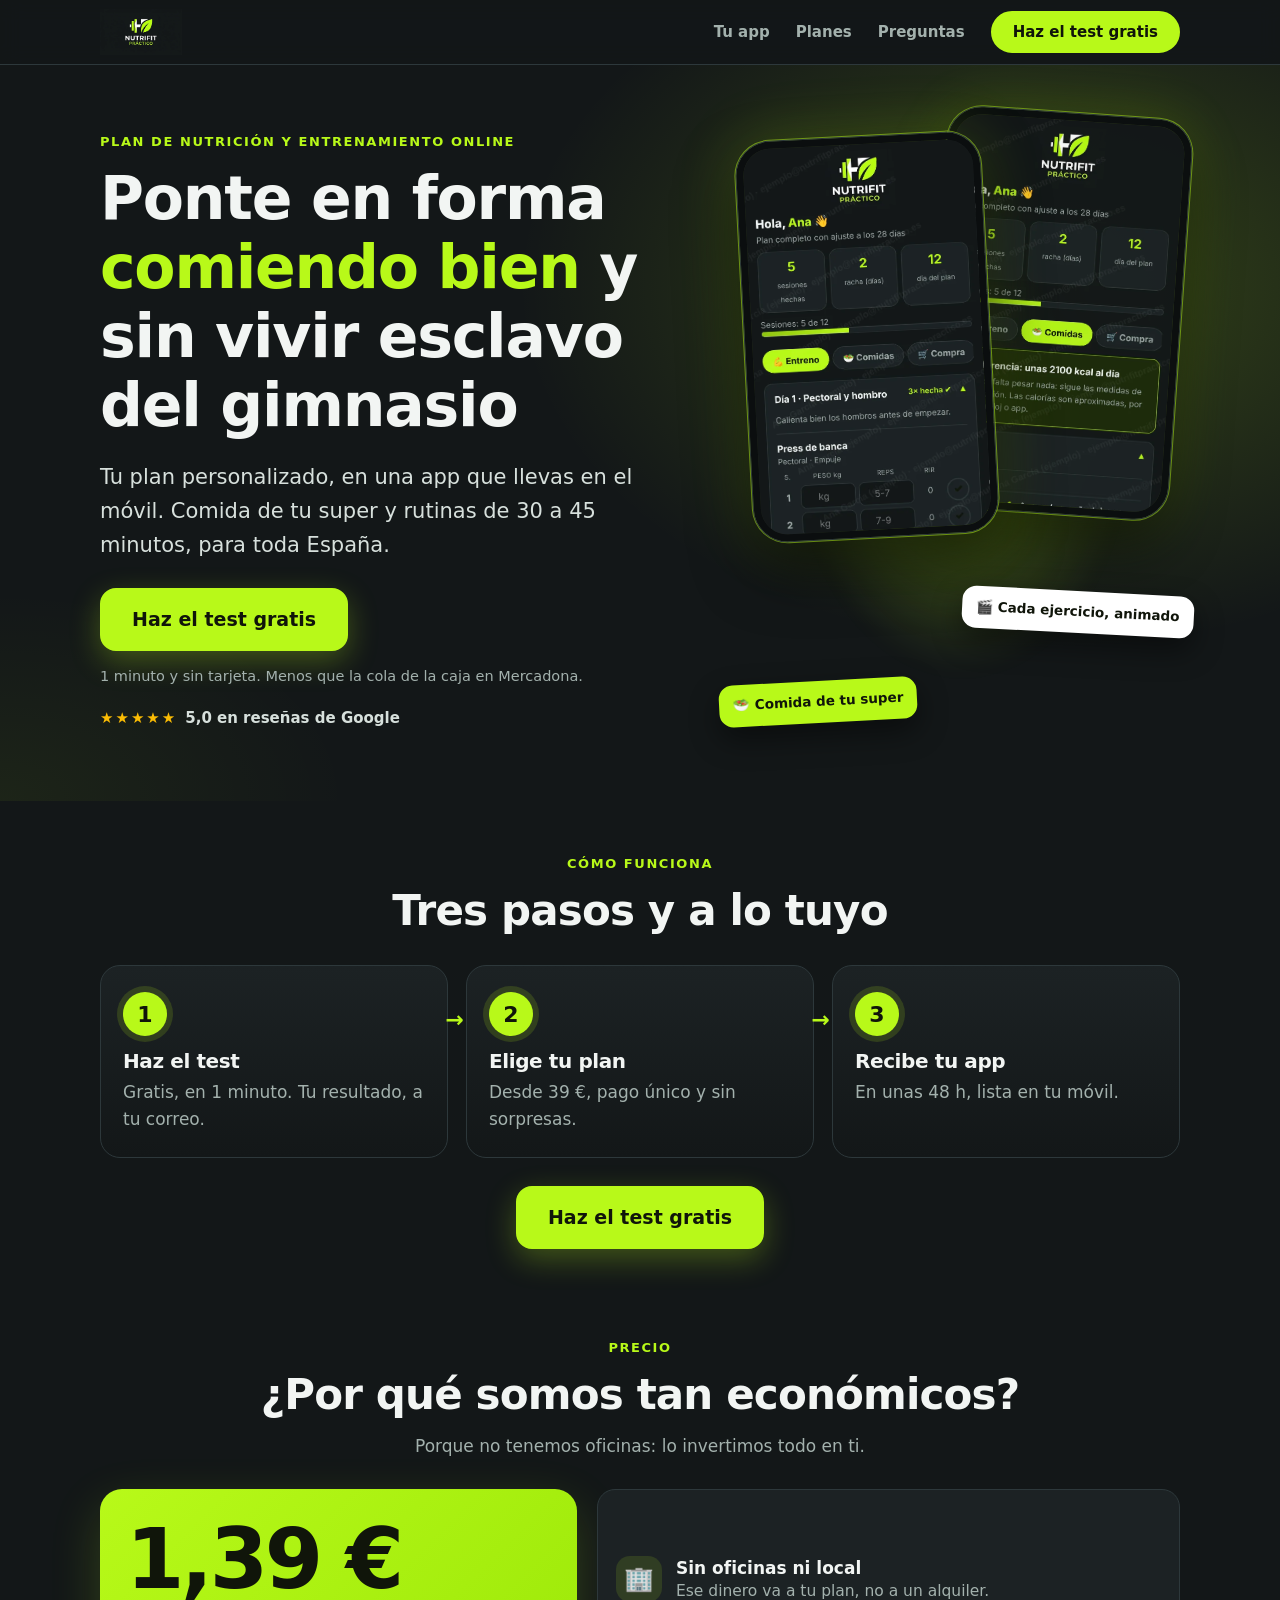
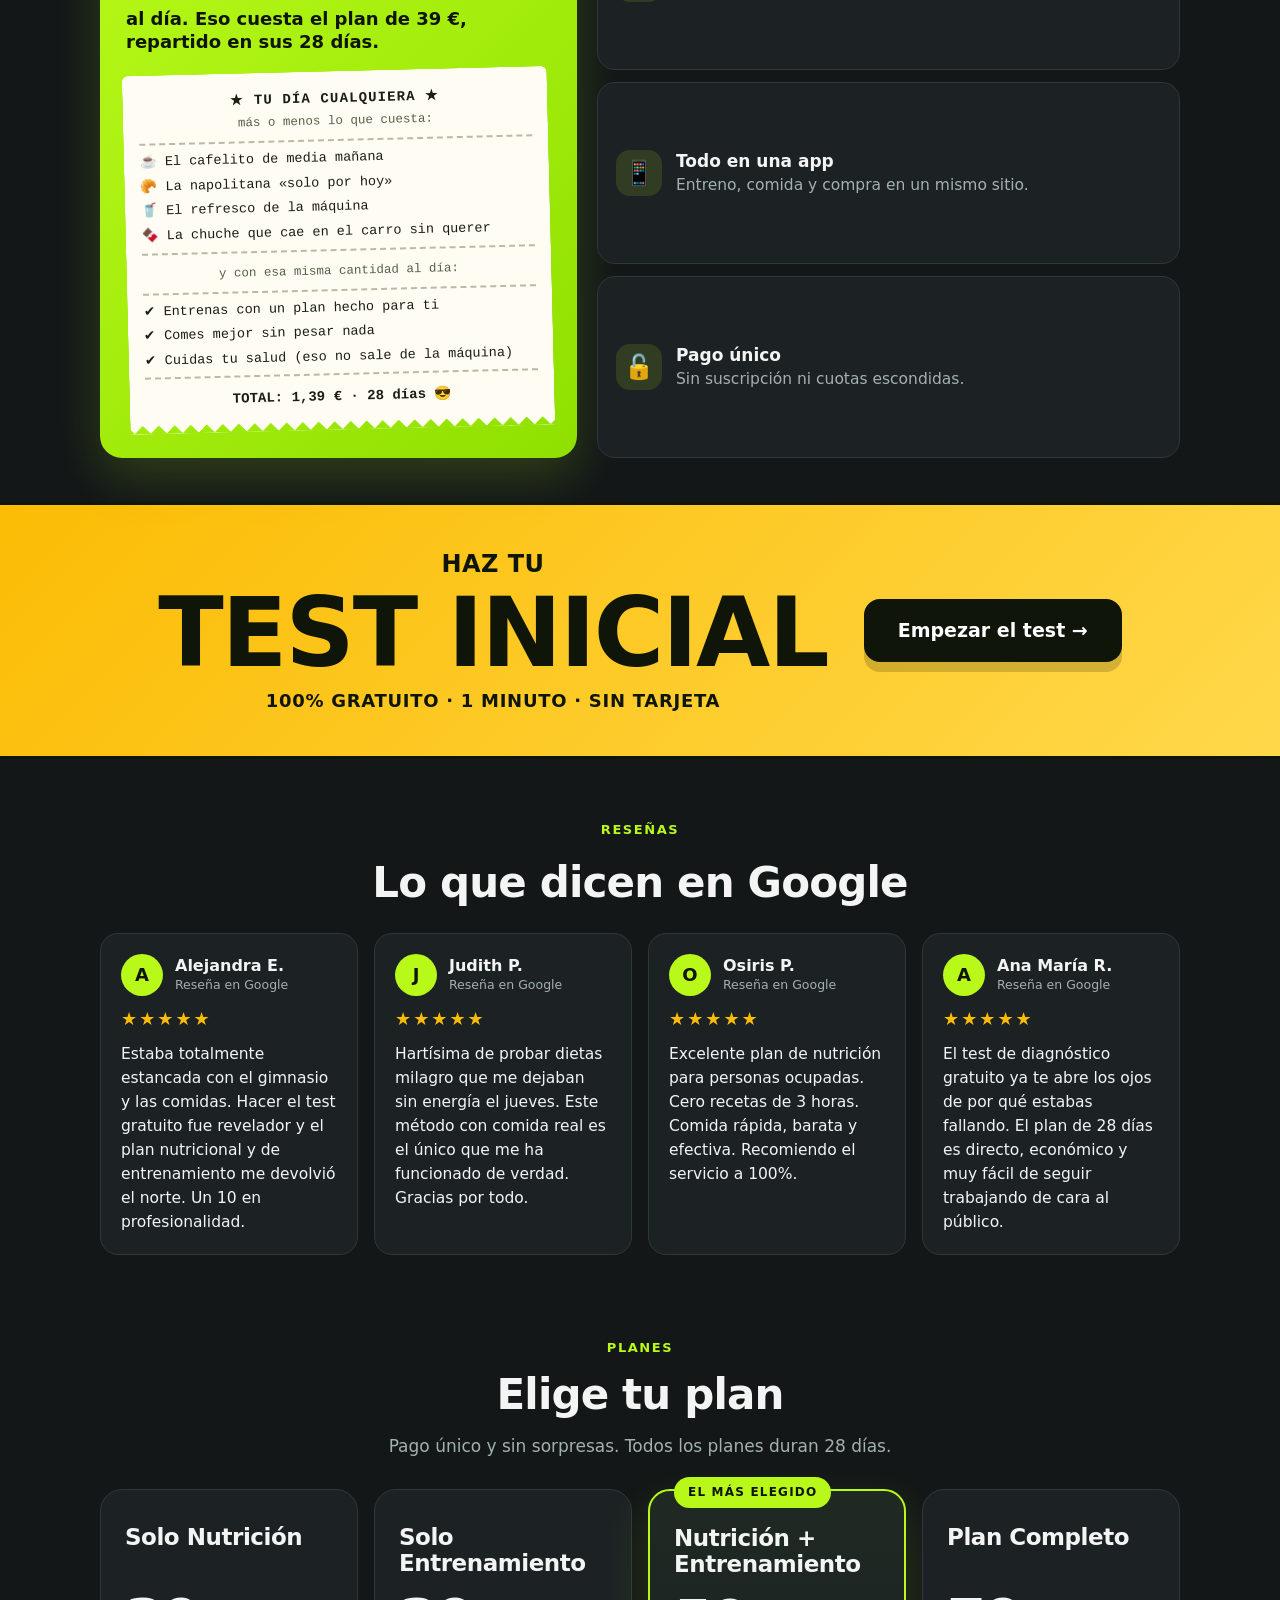
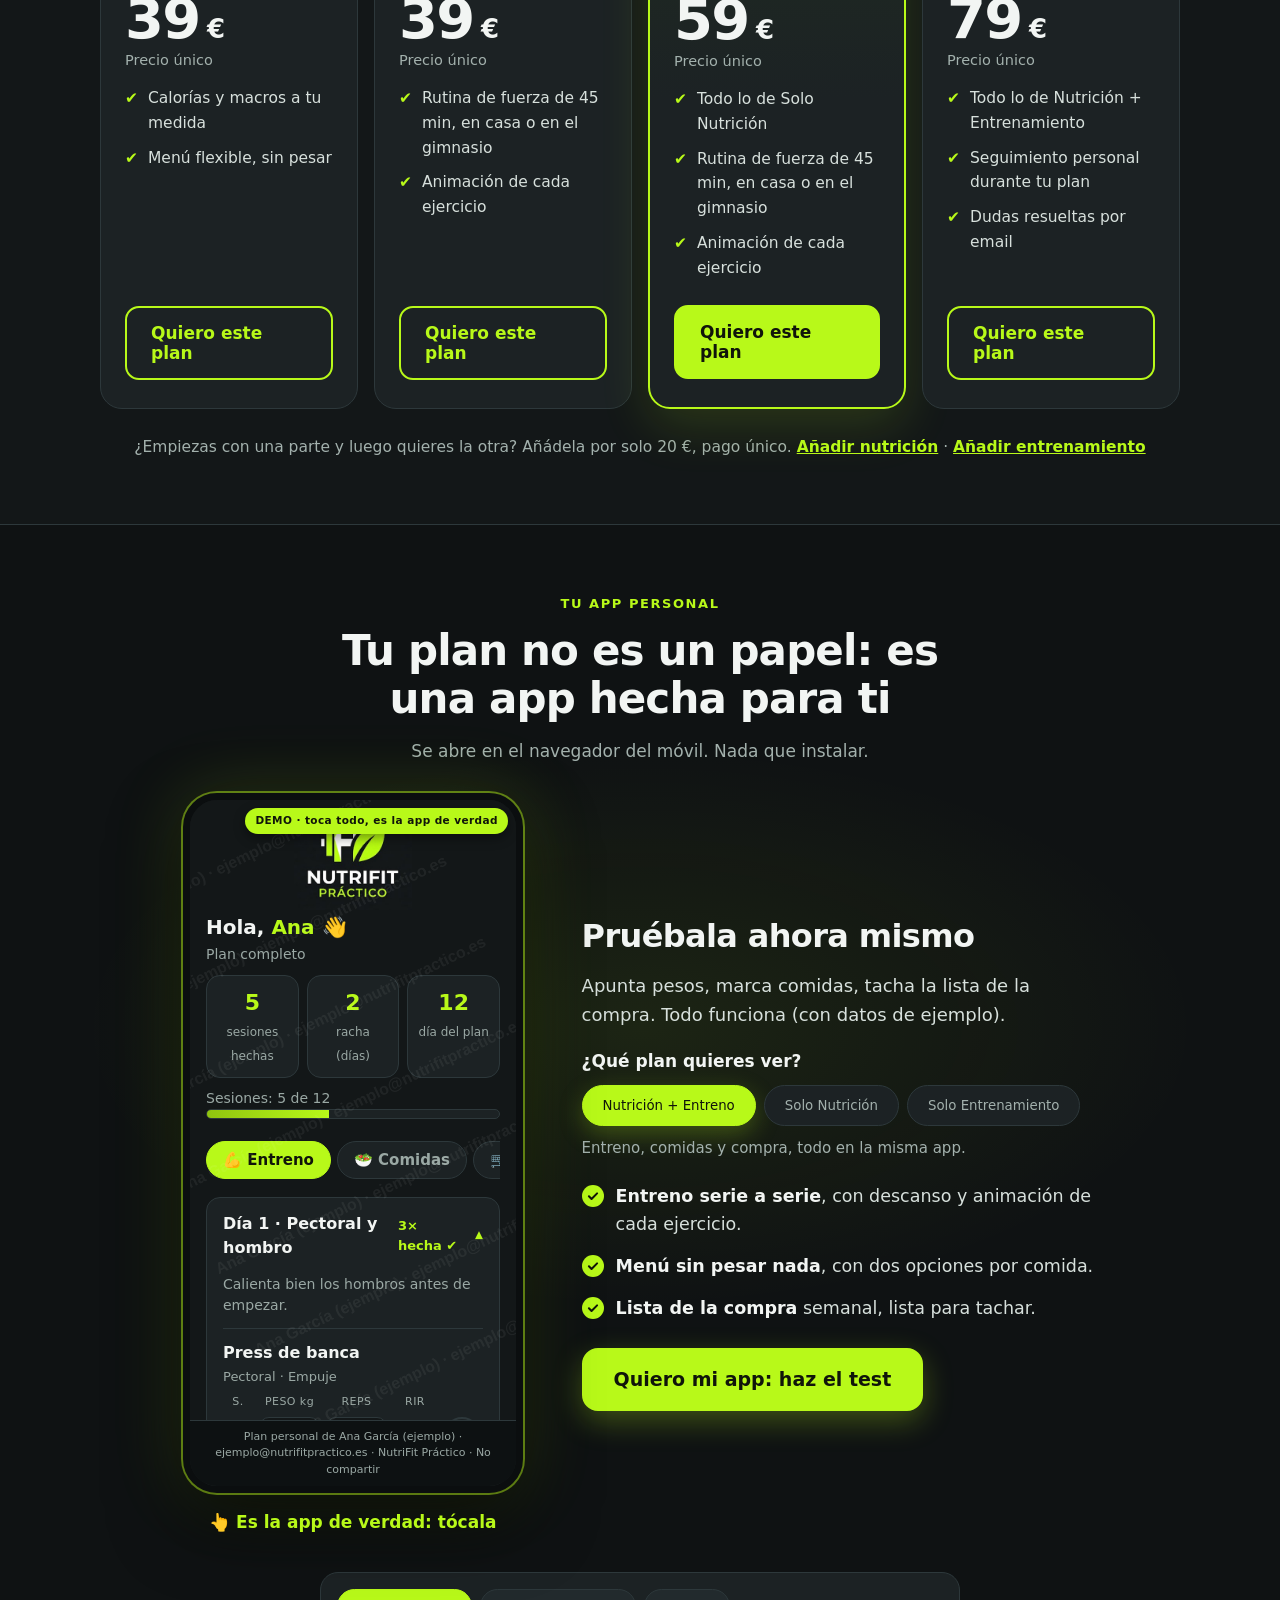
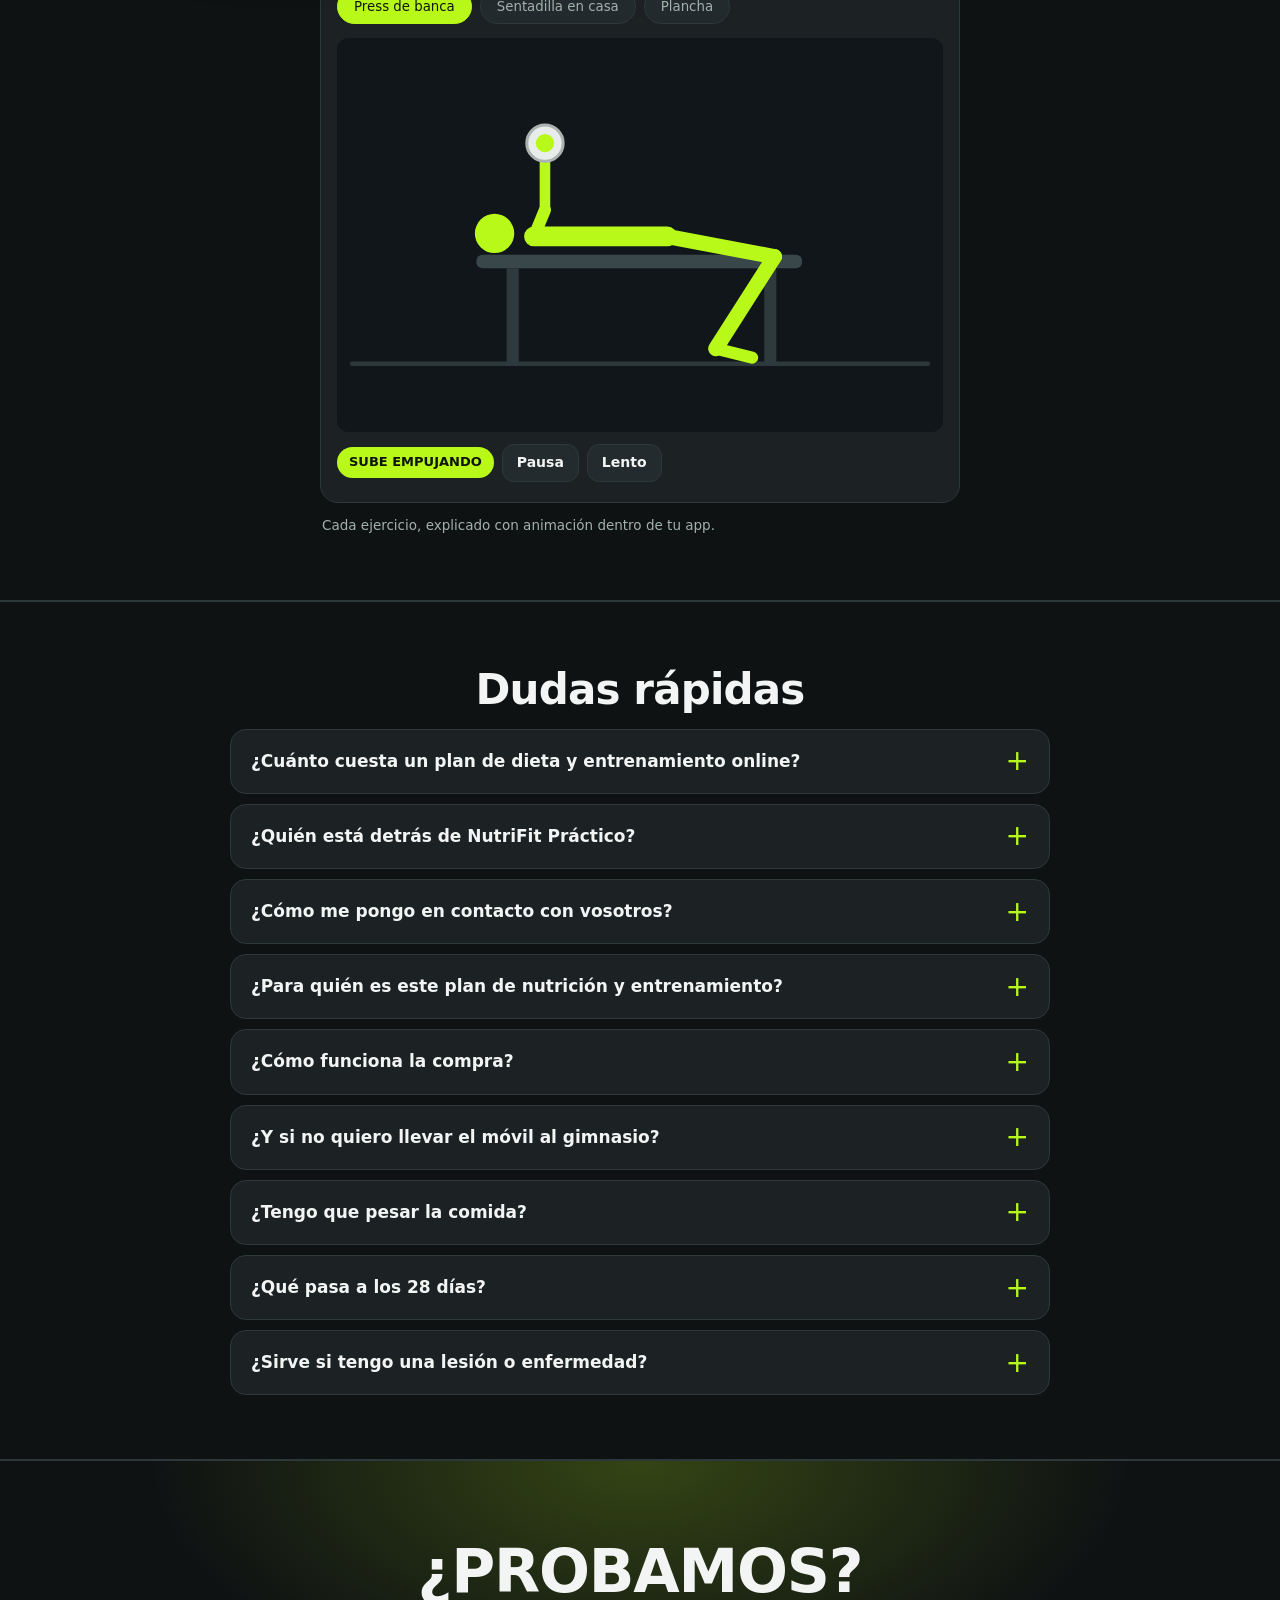
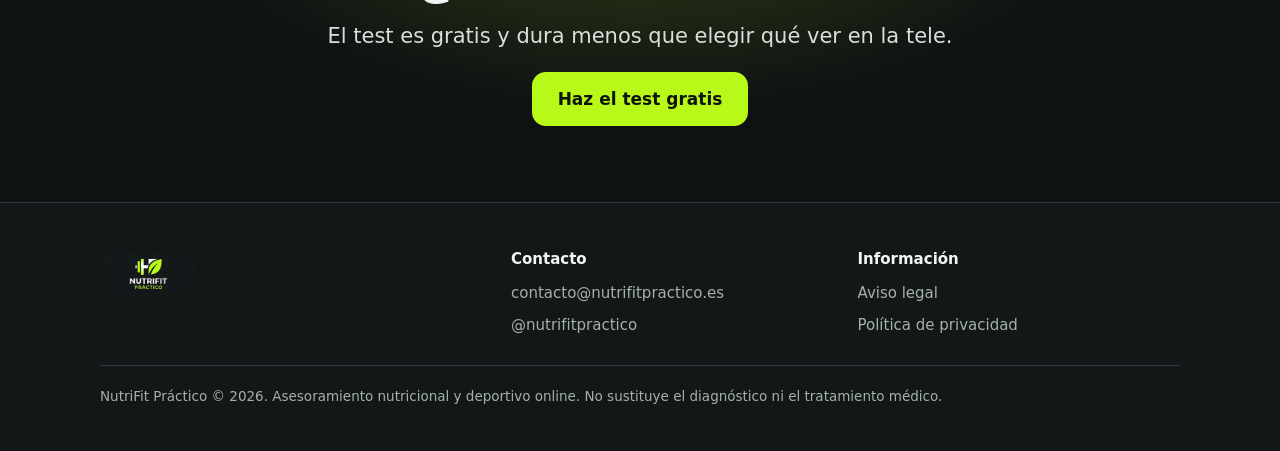
==== commit 81044429: "FAQ 28 días sin 'metabolismo' Co-Authored-By: Claude Sonnet 5.5 <noreply@anthropic.com> Claude-Sessi" ====
--- a/index.html
+++ b/index.html
@@ -45,7 +45,7 @@
       {"@type":"Question","name":"¿Cómo funciona la compra?","acceptedAnswer":{"@type":"Answer","text":"Haces el test gratis, eliges plan y completas la compra en segundos con tarjeta, Apple Pay o Google Pay. Precio único, sin suscripción. En unas 48 horas recibes tu app personal."}},
       {"@type":"Question","name":"¿Y si no quiero llevar el móvil al gimnasio?","acceptedAnswer":{"@type":"Answer","text":"Sin problema: además de tu app, te mandamos tu plan en PDF para que lo imprimas y lo lleves en papel."}},
       {"@type":"Question","name":"¿Tengo que pesar la comida?","acceptedAnswer":{"@type":"Answer","text":"No. Tu cocina no es un laboratorio: cada opción de comida viene con medidas fáciles de seguir. Y si entrenas en casa, tu sofá será testigo."}},
-      {"@type":"Question","name":"¿Qué pasa a los 28 días?","acceptedAnswer":{"@type":"Answer","text":"Todos los planes duran 28 días. Con las semanas tu cuerpo se adapta, y el metabolismo también, así que después tiene sentido recalibrar calorías y rutina. Es totalmente voluntario, sin compromiso y sin renovaciones automáticas."}},
+      {"@type":"Question","name":"¿Qué pasa a los 28 días?","acceptedAnswer":{"@type":"Answer","text":"Todos los planes duran 28 días. Después tiene sentido recalibrar tus datos con cómo estás ahora y ajustar calorías y rutina. Es totalmente voluntario, sin compromiso y sin renovaciones automáticas."}},
       {"@type":"Question","name":"¿Sirve si tengo una lesión o enfermedad?","acceptedAnswer":{"@type":"Answer","text":"Consulta antes con tu médico e indícanoslo en el cuestionario: adaptamos los ejercicios con alternativas. NutriFit Práctico no sustituye el diagnóstico ni el tratamiento médico."}}
     ]}
   ]
@@ -274,7 +274,7 @@
       <details><summary>¿Cómo funciona la compra?</summary><div class="ans"><p>Haces el test gratis, eliges plan y completas la compra en segundos con tarjeta, Apple Pay o Google Pay. Precio único, sin suscripción. En unas 48 horas recibes tu app personal.</p></div></details>
       <details><summary>¿Y si no quiero llevar el móvil al gimnasio?</summary><div class="ans"><p>Sin problema: además de tu app, te mandamos tu plan en PDF para que lo imprimas y lo lleves en papel.</p></div></details>
       <details><summary>¿Tengo que pesar la comida?</summary><div class="ans"><p>No. Tu cocina no es un laboratorio: cada opción de comida viene con medidas fáciles de seguir. Y si entrenas en casa, tu sofá será testigo.</p></div></details>
-      <details><summary>¿Qué pasa a los 28 días?</summary><div class="ans"><p>Todos los planes duran 28 días. Con las semanas tu cuerpo se adapta, y el metabolismo también, así que después tiene sentido recalibrar calorías y rutina. Es totalmente voluntario, sin compromiso y sin renovaciones automáticas.</p></div></details>
+      <details><summary>¿Qué pasa a los 28 días?</summary><div class="ans"><p>Todos los planes duran 28 días. Después tiene sentido recalibrar tus datos con cómo estás ahora y ajustar calorías y rutina. Es totalmente voluntario, sin compromiso y sin renovaciones automáticas.</p></div></details>
       <details><summary>¿Sirve si tengo una lesión o enfermedad?</summary><div class="ans"><p>Consulta antes con tu médico e indícanoslo en el cuestionario: adaptamos los ejercicios con alternativas. NutriFit Práctico no sustituye el diagnóstico ni el tratamiento médico.</p></div></details>
     </div>
   </div>
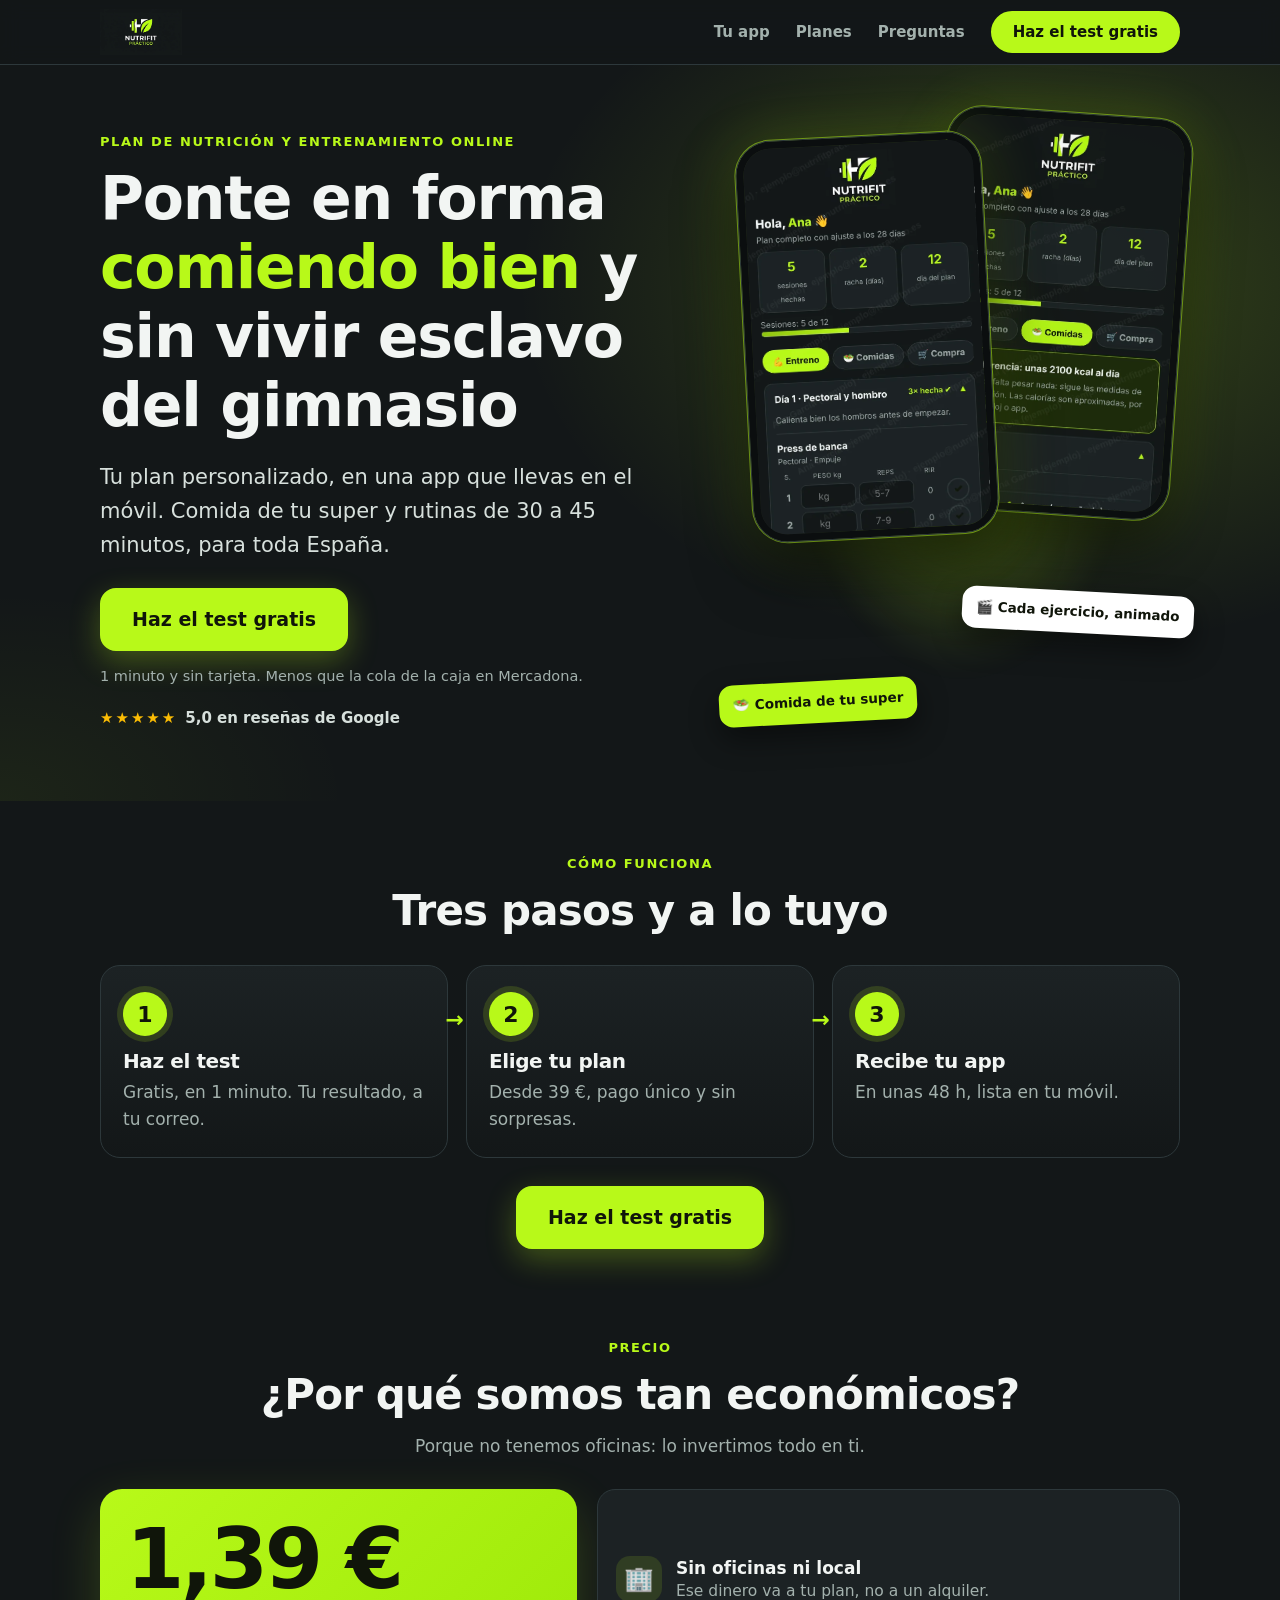
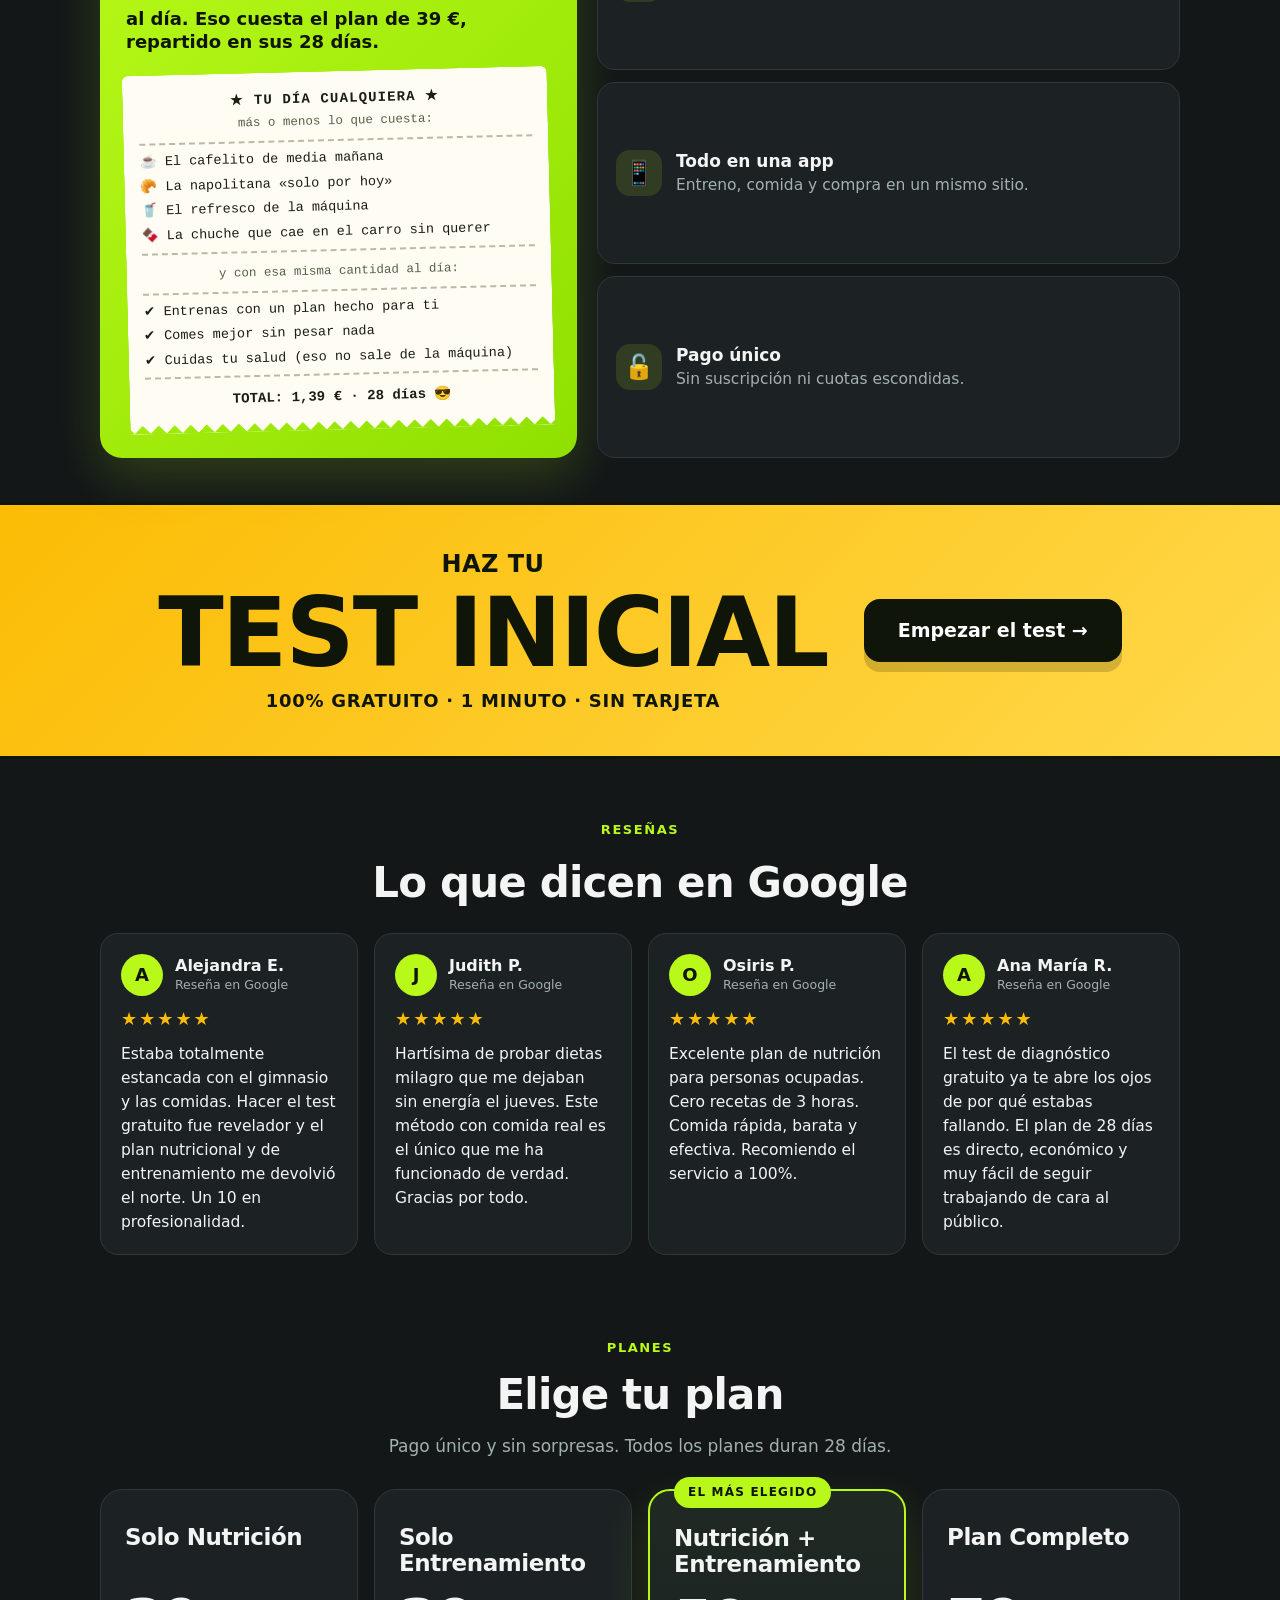
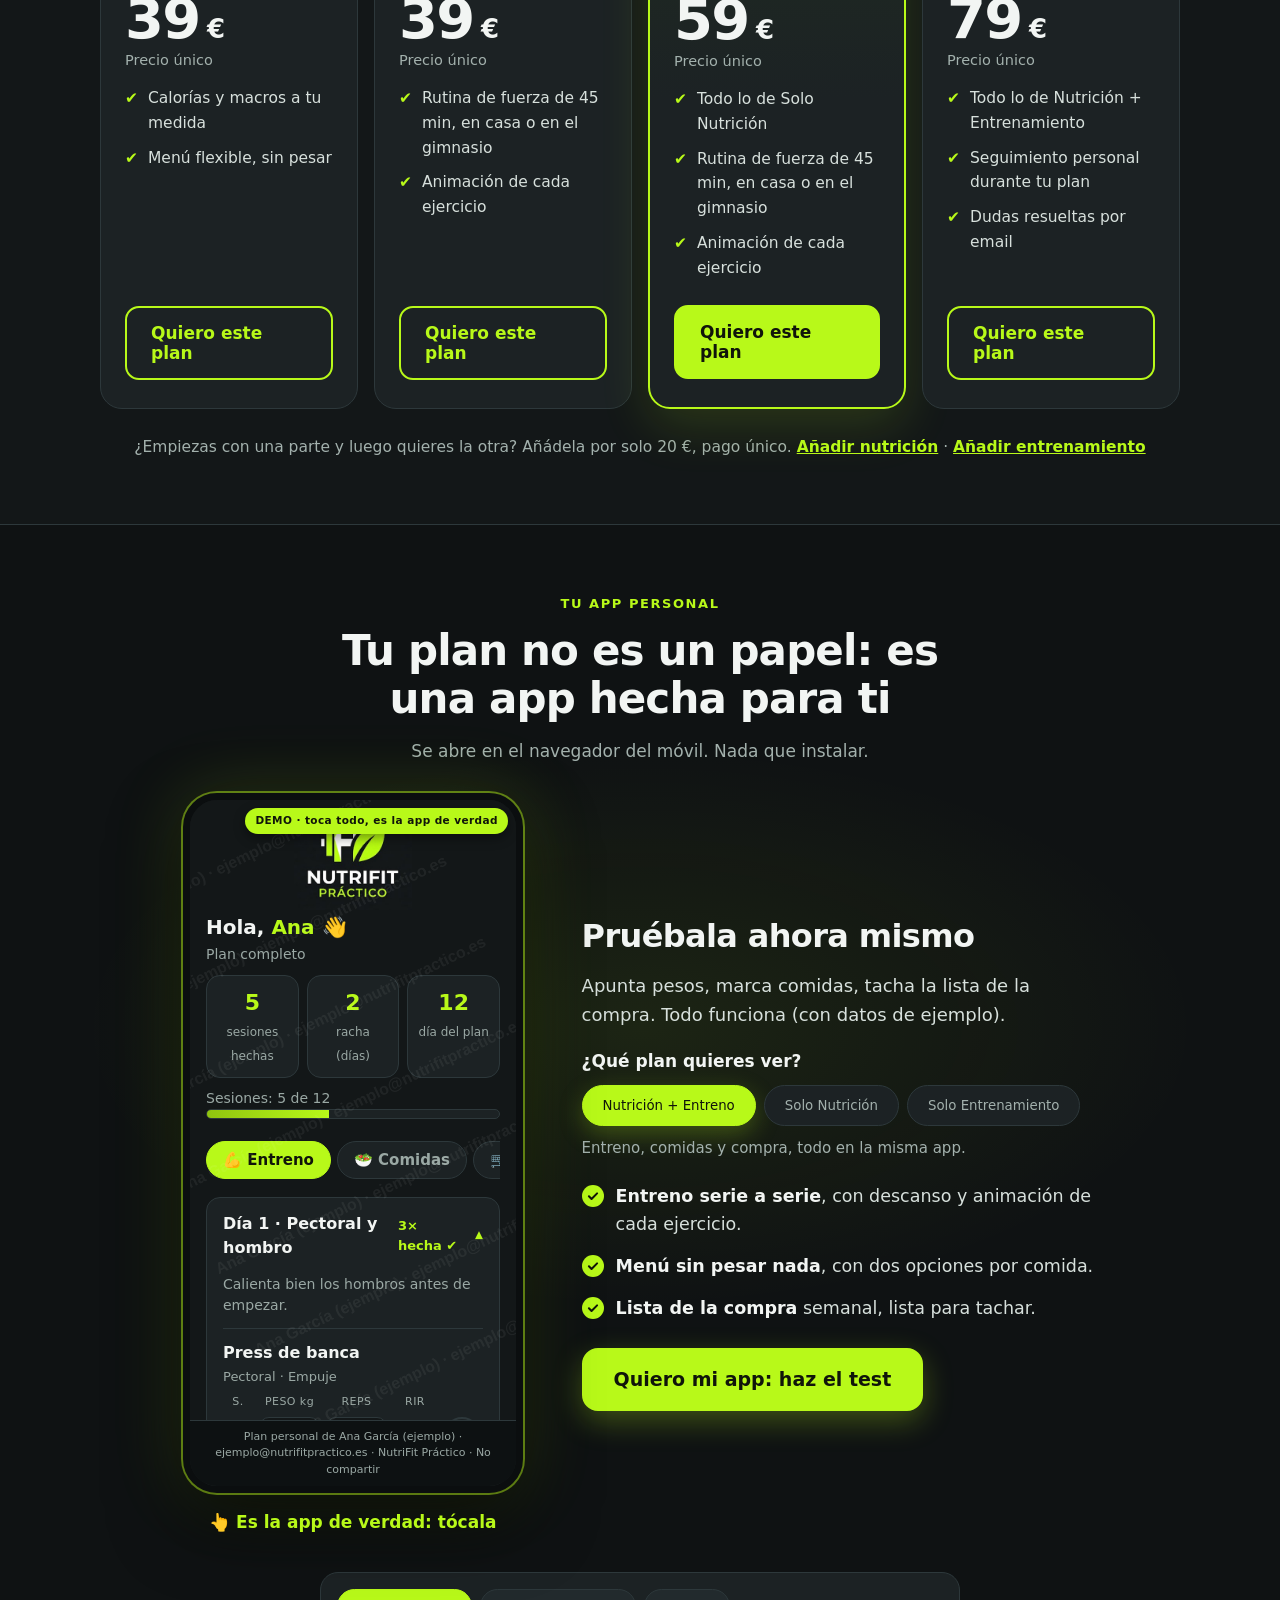
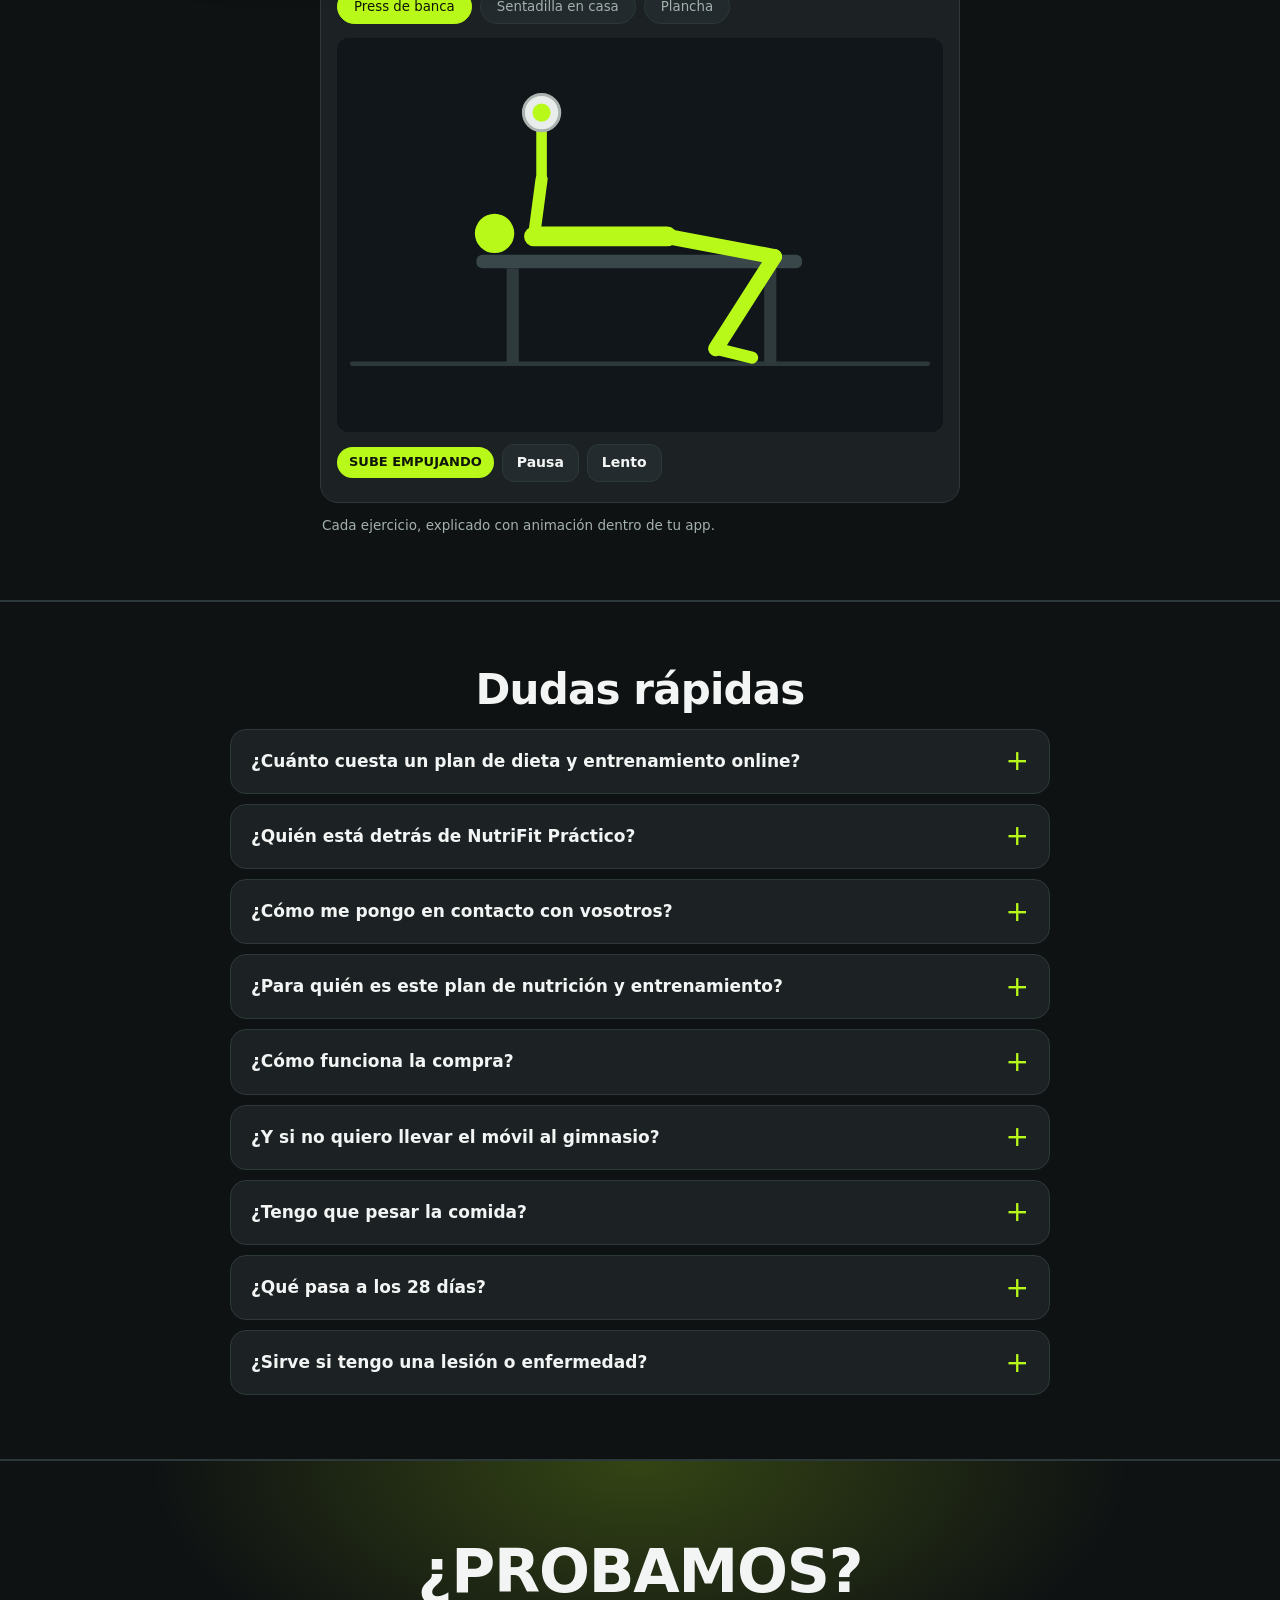
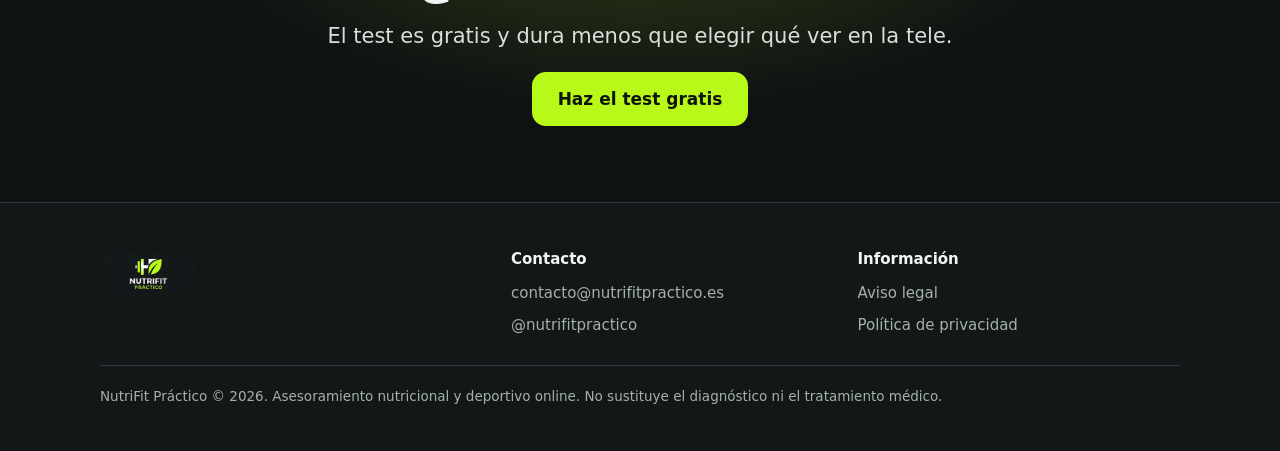
==== commit 3ccd073e: "Página /test con el test de Tally incrustado; botones del test apuntan a /test?src=web_*; _headers p" ====
--- a/index.html
+++ b/index.html
@@ -62,7 +62,7 @@
       <a href="#app"><span class="t-m">App</span><span class="t-d">Tu app</span></a>
       <a href="#planes">Planes</a>
       <a href="#faq" aria-label="Preguntas frecuentes"><span class="t-m">FAQ</span><span class="t-d">Preguntas</span></a>
-      <a class="btn nav-cta" href="https://tally.so/r/81vRBx?src=web_nav" rel="noopener"><span class="nav-m">Test</span><span class="nav-d">Haz el test</span>&nbsp;gratis</a>
+      <a class="btn nav-cta" href="/test?src=web_nav" rel="noopener"><span class="nav-m">Test</span><span class="nav-d">Haz el test</span>&nbsp;gratis</a>
     </nav>
   </div>
 </header>
@@ -76,7 +76,7 @@
       <h1>Ponte en forma <span class="lime">comiendo bien</span> y sin vivir esclavo del gimnasio</h1>
       <p class="lead">Tu plan personalizado, en una app que llevas en el móvil. Comida de tu super y rutinas de 30 a 45 minutos, para toda España.</p>
       <div class="cta-row">
-        <a class="btn big" href="https://tally.so/r/81vRBx?src=web_hero" rel="noopener">Haz el test gratis</a>
+        <a class="btn big" href="/test?src=web_hero" rel="noopener">Haz el test gratis</a>
       </div>
       <p class="micro">1 minuto y sin tarjeta. Menos que la cola de la caja en Mercadona.</p>
       <p class="rating"><span class="st" aria-hidden="true">★★★★★</span> 5,0 en reseñas de Google</p>
@@ -98,7 +98,7 @@
       <li><span class="n">2</span><h3>Elige tu plan</h3><p>Desde 39 €, pago único y sin sorpresas.</p></li>
       <li><span class="n">3</span><h3>Recibe tu app</h3><p>En unas 48 h, lista en tu móvil.</p></li>
     </ol>
-    <div class="center" style="margin-top:28px"><a class="btn big" href="https://tally.so/r/81vRBx?src=web_pasos" rel="noopener">Haz el test gratis</a></div>
+    <div class="center" style="margin-top:28px"><a class="btn big" href="/test?src=web_pasos" rel="noopener">Haz el test gratis</a></div>
   </div>
 </section>
 
@@ -145,7 +145,7 @@
 <div class="band">
   <div class="wrap">
     <div><span class="band-s">Haz tu</span><strong class="band-b">Test inicial</strong><span class="band-s band-u">100% gratuito · 1 minuto · sin tarjeta</span></div>
-    <a class="btn dark big" href="https://tally.so/r/81vRBx?src=web_banda" rel="noopener">Empezar el test →</a>
+    <a class="btn dark big" href="/test?src=web_banda" rel="noopener">Empezar el test →</a>
   </div>
 </div>
 
@@ -243,7 +243,7 @@
             <li><span><b>Menú sin pesar nada</b>, con dos opciones por comida.</span></li>
             <li><span><b>Lista de la compra</b> semanal, lista para tachar.</span></li>
           </ul>
-          <a class="btn big" href="https://tally.so/r/81vRBx?src=web_app" rel="noopener">Quiero mi app: haz el test</a>
+          <a class="btn big" href="/test?src=web_app" rel="noopener">Quiero mi app: haz el test</a>
         </div>
       </div>
     </div>
@@ -269,7 +269,7 @@
     <div class="faq">
       <details><summary>¿Cuánto cuesta un plan de dieta y entrenamiento online?</summary><div class="ans"><p>Desde 39 € en pago único: 39 € solo nutrición o solo entrenamiento, 59 € nutrición y entrenamiento, y 79 € el plan completo con seguimiento personal. Sin suscripción.</p></div></details>
       <details><summary>¿Quién está detrás de NutriFit Práctico?</summary><div class="ans"><p>Somos nutricionistas titulados y entrenadores que revisan cada plan a mano. Todo es online, para toda España, y tu plan llega en una app personal.</p></div></details>
-      <details><summary>¿Cómo me pongo en contacto con vosotros?</summary><div class="ans"><p>Por Instagram, <a href="https://www.instagram.com/nutrifitpractico" rel="noopener">@nutrifitpractico</a>, o haciendo el <a href="https://tally.so/r/81vRBx?src=web_faq" rel="noopener">test gratis</a>, que nos llega al momento y te respondemos nosotros. También puedes escribirnos a <a href="mailto:contacto@nutrifitpractico.es">contacto@nutrifitpractico.es</a>.</p></div></details>
+      <details><summary>¿Cómo me pongo en contacto con vosotros?</summary><div class="ans"><p>Por Instagram, <a href="https://www.instagram.com/nutrifitpractico" rel="noopener">@nutrifitpractico</a>, o haciendo el <a href="/test?src=web_faq" rel="noopener">test gratis</a>, que nos llega al momento y te respondemos nosotros. También puedes escribirnos a <a href="mailto:contacto@nutrifitpractico.es">contacto@nutrifitpractico.es</a>.</p></div></details>
       <details><summary>¿Para quién es este plan de nutrición y entrenamiento?</summary><div class="ans"><p>Para quien quiere perder grasa, ganar masa muscular o volver a avanzar tras estancarse, entrenando en casa o en el gimnasio. Dieta personalizada online con comida del super, sin pesar nada, y rutinas de fuerza de unos 45 minutos.</p></div></details>
       <details><summary>¿Cómo funciona la compra?</summary><div class="ans"><p>Haces el test gratis, eliges plan y completas la compra en segundos con tarjeta, Apple Pay o Google Pay. Precio único, sin suscripción. En unas 48 horas recibes tu app personal.</p></div></details>
       <details><summary>¿Y si no quiero llevar el móvil al gimnasio?</summary><div class="ans"><p>Sin problema: además de tu app, te mandamos tu plan en PDF para que lo imprimas y lo lleves en papel.</p></div></details>
@@ -284,7 +284,7 @@
   <div class="wrap">
     <h2>¿Probamos?</h2>
     <p class="lead" style="margin:0 auto">El test es gratis y dura menos que elegir qué ver en la tele.</p>
-    <a class="btn" href="https://tally.so/r/81vRBx?src=web_final" rel="noopener">Haz el test gratis</a>
+    <a class="btn" href="/test?src=web_final" rel="noopener">Haz el test gratis</a>
   </div>
 </section>
 
@@ -313,7 +313,7 @@
   </div>
 </footer>
 
-<a class="fab" id="fab" href="https://tally.so/r/81vRBx?src=web_fab_1" rel="noopener" aria-label="Haz el test gratis"><span class="fab-ico" aria-hidden="true">🏋️</span><span class="fab-txt" id="fabTxt">Haz el test gratis</span></a>
+<a class="fab" id="fab" href="/test?src=web_fab_1" rel="noopener" aria-label="Haz el test gratis"><span class="fab-ico" aria-hidden="true">🏋️</span><span class="fab-txt" id="fabTxt">Haz el test gratis</span></a>
 
 <script src="/js/anim-engine.js" defer></script>
 <script src="/js/main.js" defer></script>
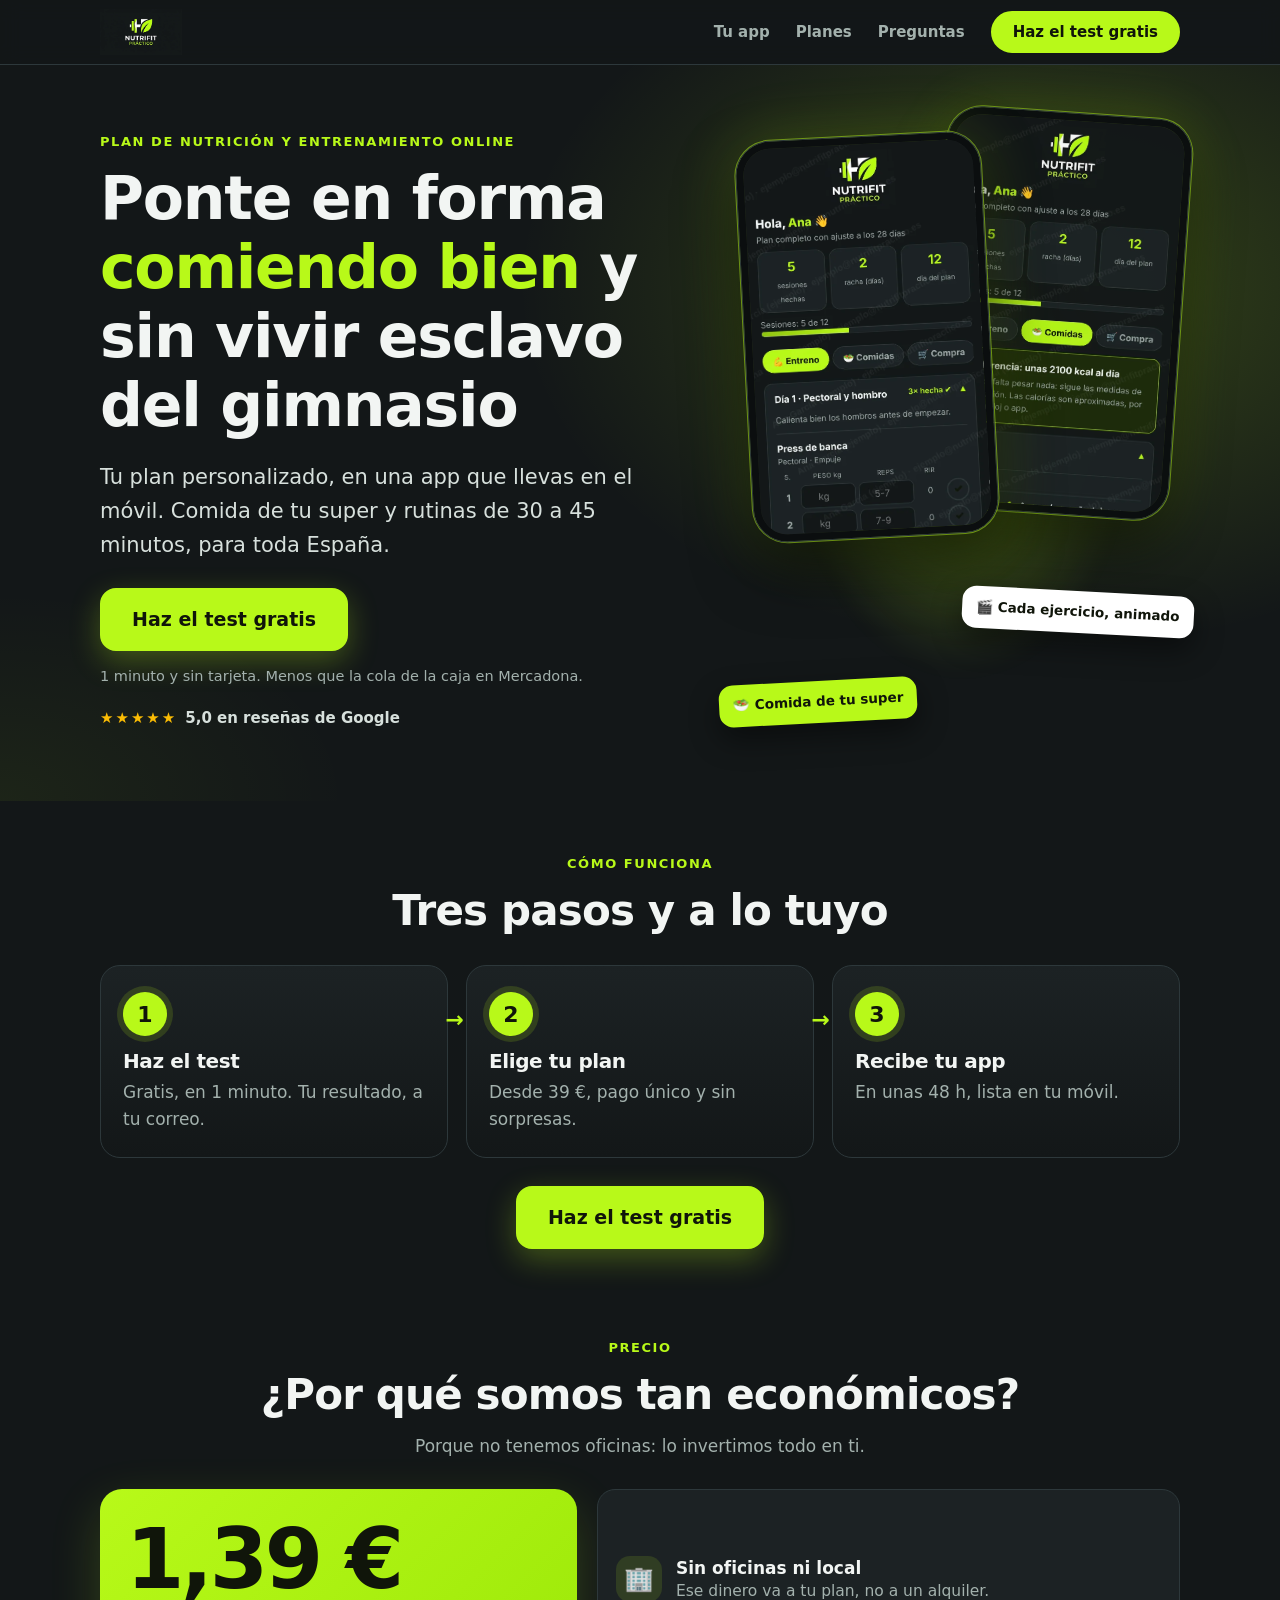
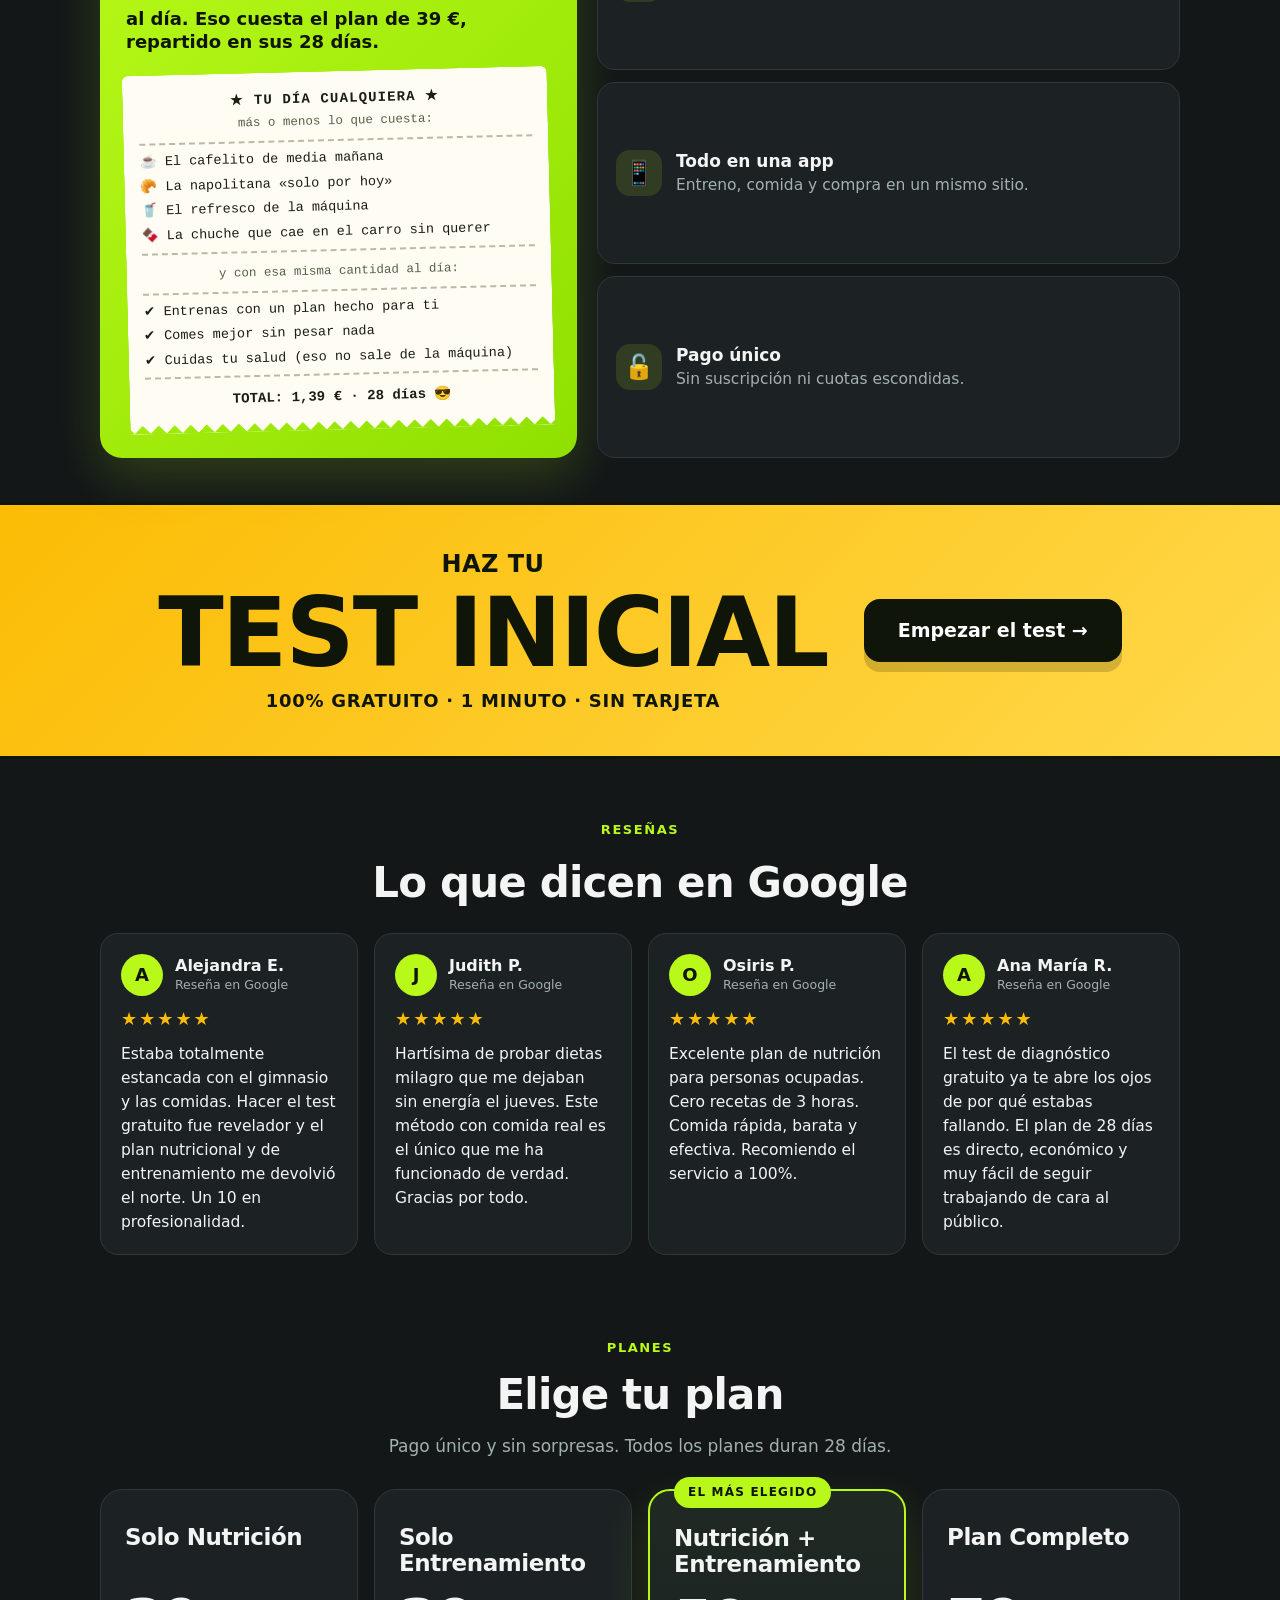
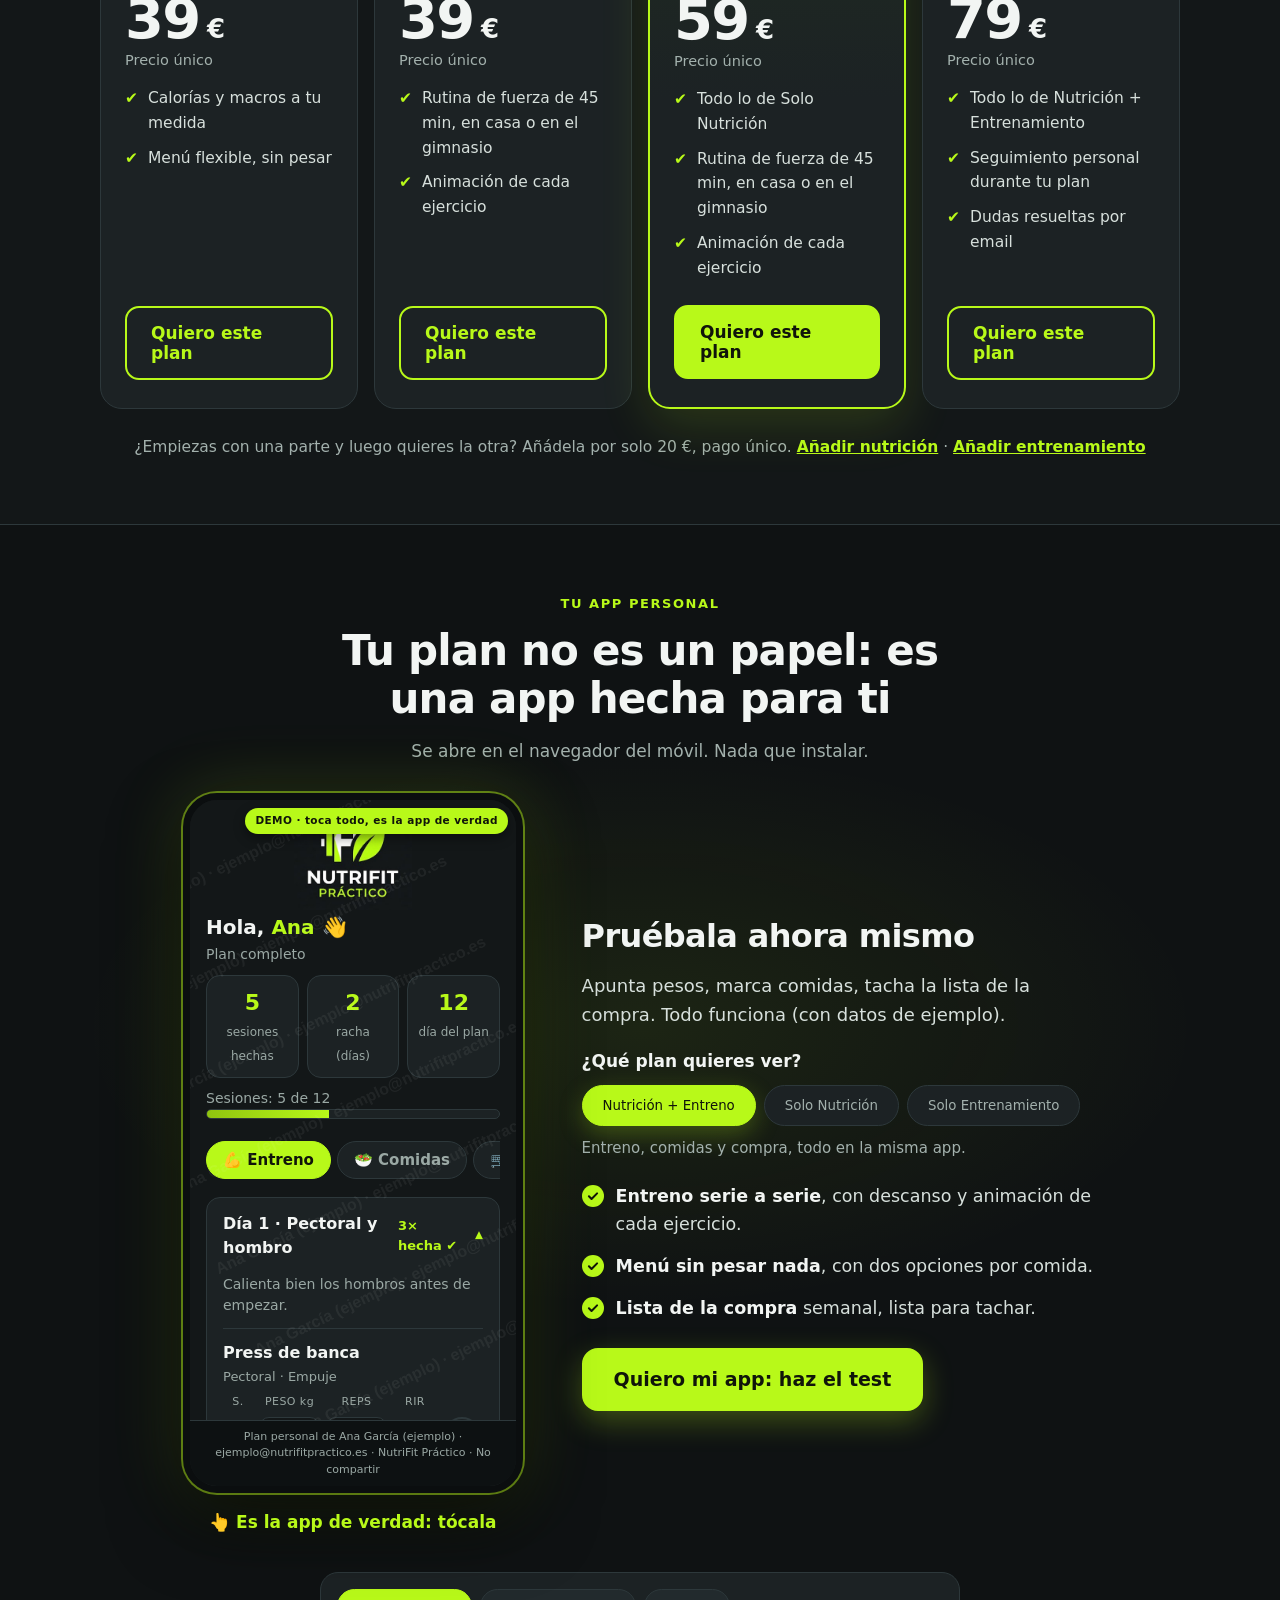
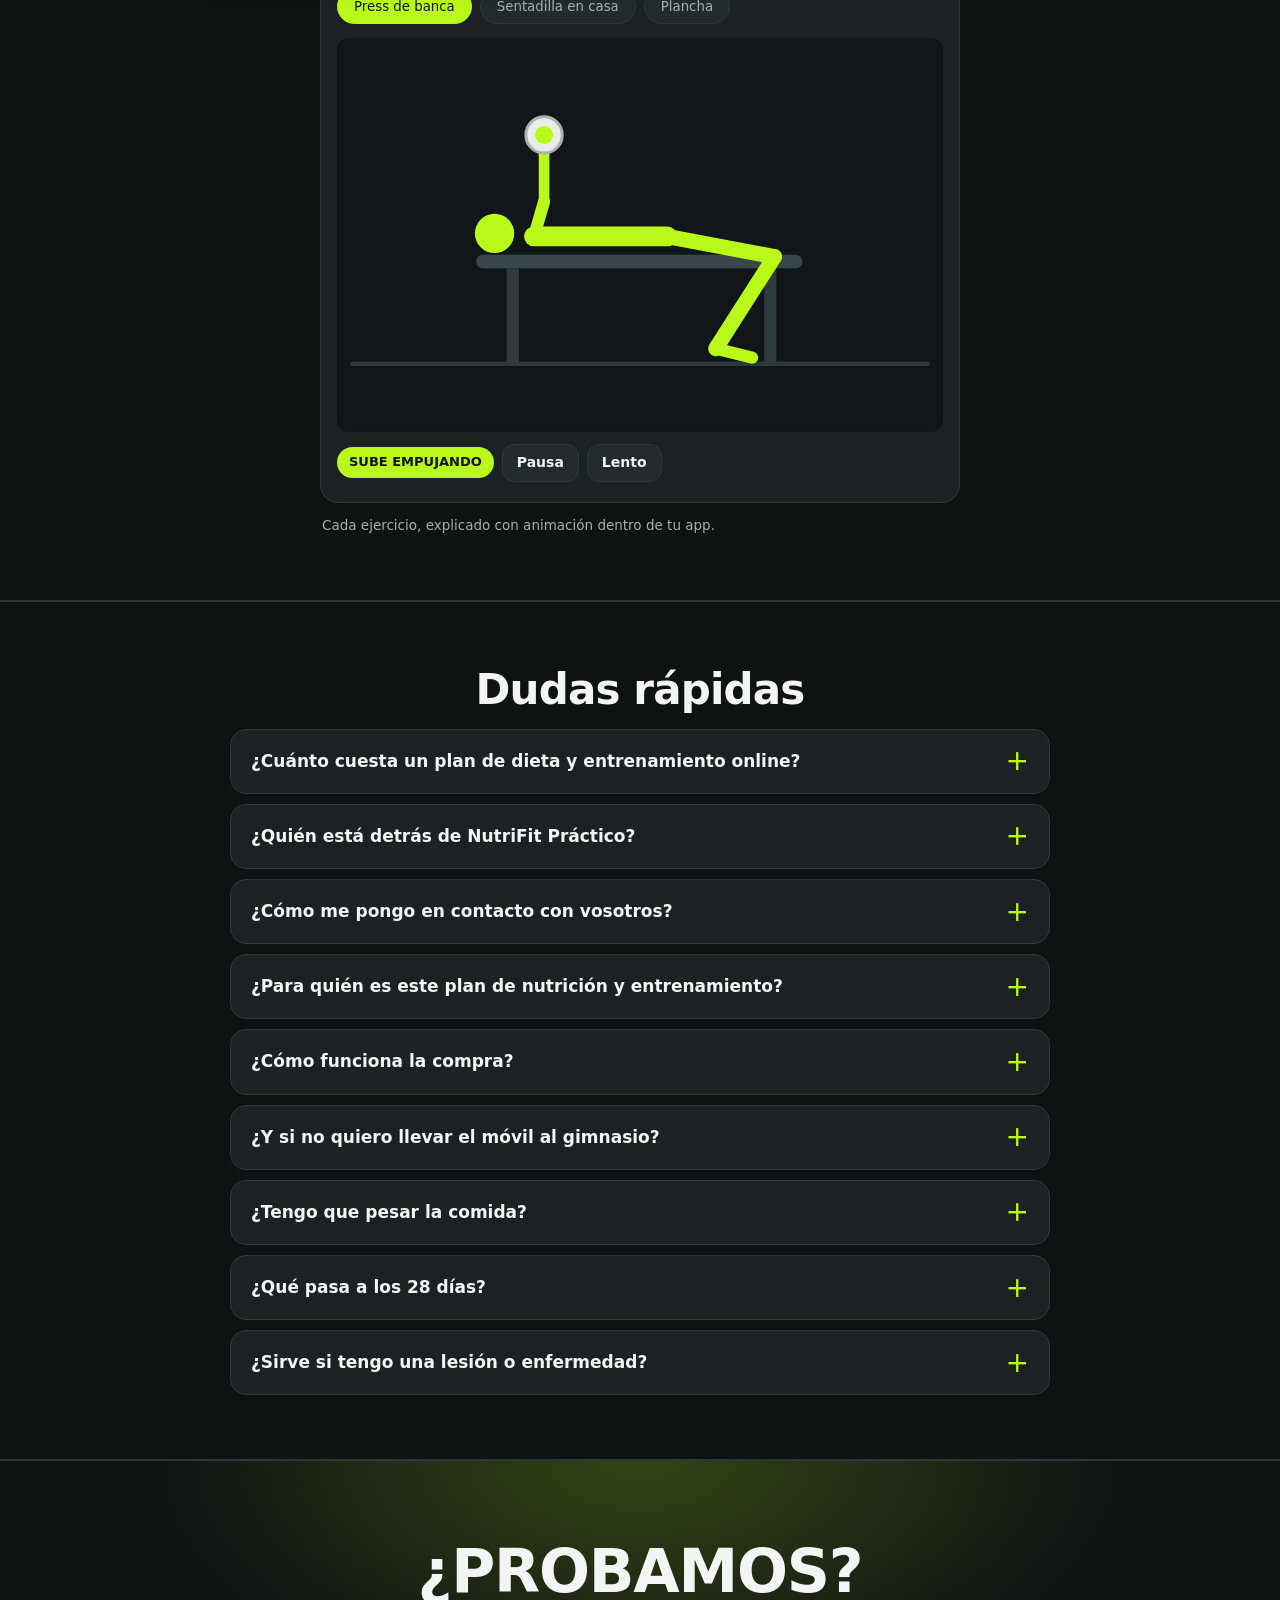
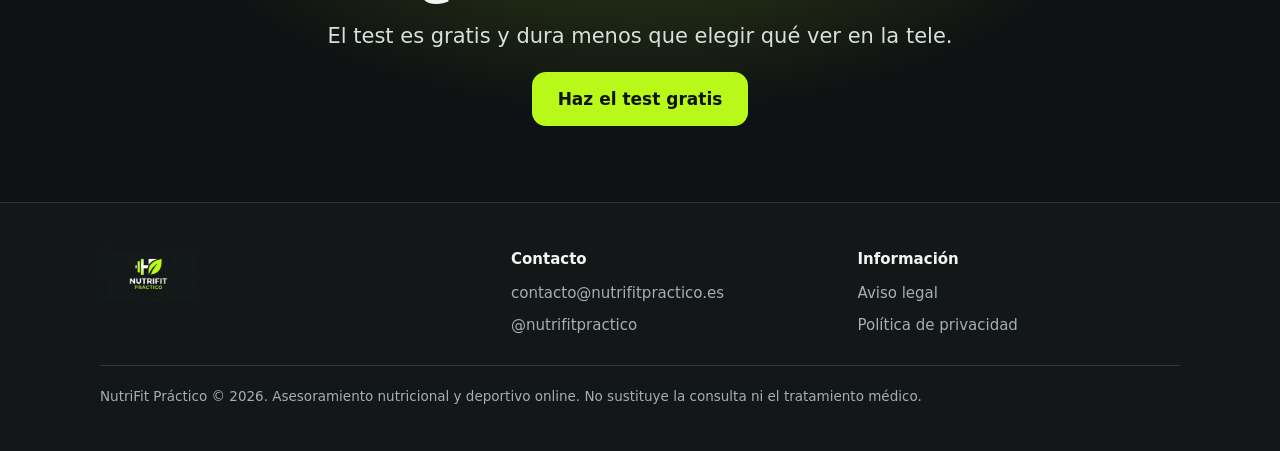
==== commit 68d32b36: "Aviso legal y privacidad con el texto de la asesoría; fuera borradores y 'diagnóstico' del pie Co-Au" ====
--- a/index.html
+++ b/index.html
@@ -309,7 +309,7 @@
         </ul>
       </div>
     </div>
-    <p class="legal">NutriFit Práctico © 2026. Asesoramiento nutricional y deportivo online. No sustituye el diagnóstico ni el tratamiento médico.</p>
+    <p class="legal">NutriFit Práctico © 2026. Asesoramiento nutricional y deportivo online. No sustituye la consulta ni el tratamiento médico.</p>
   </div>
 </footer>
 
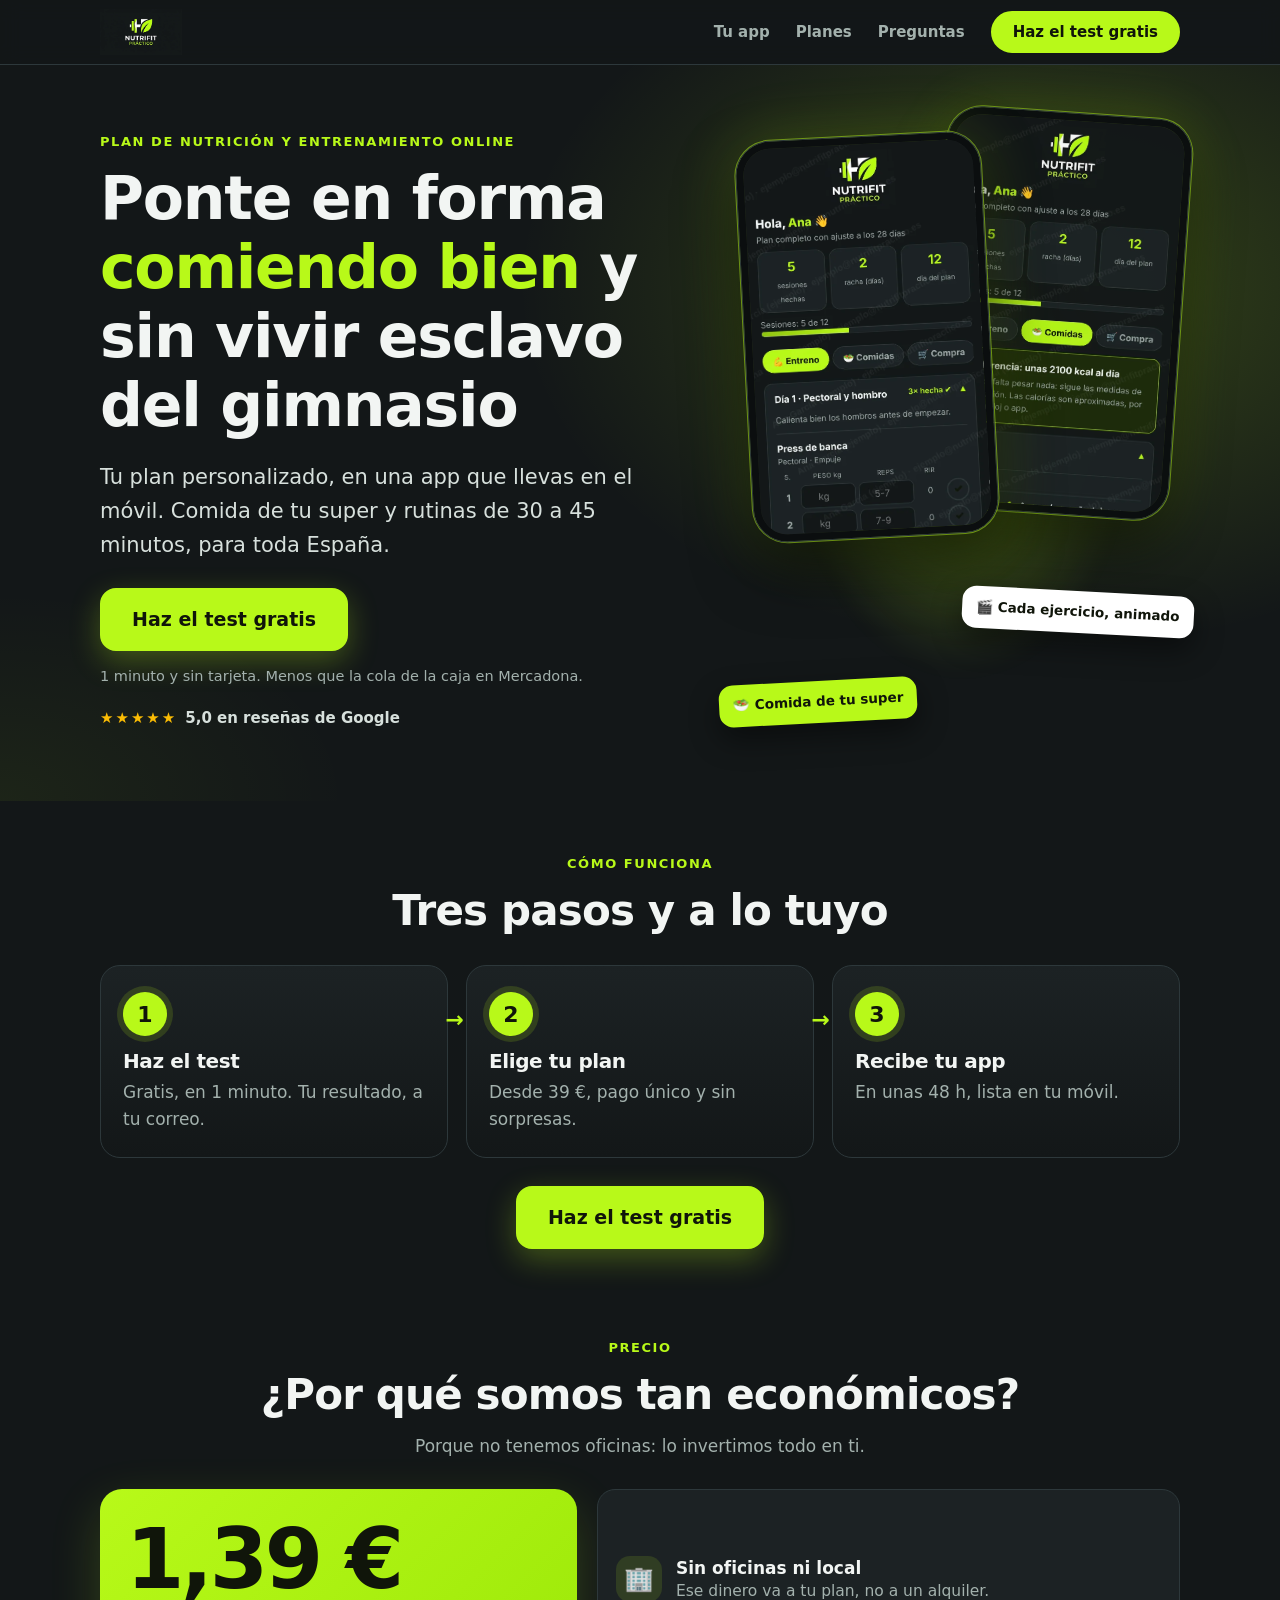
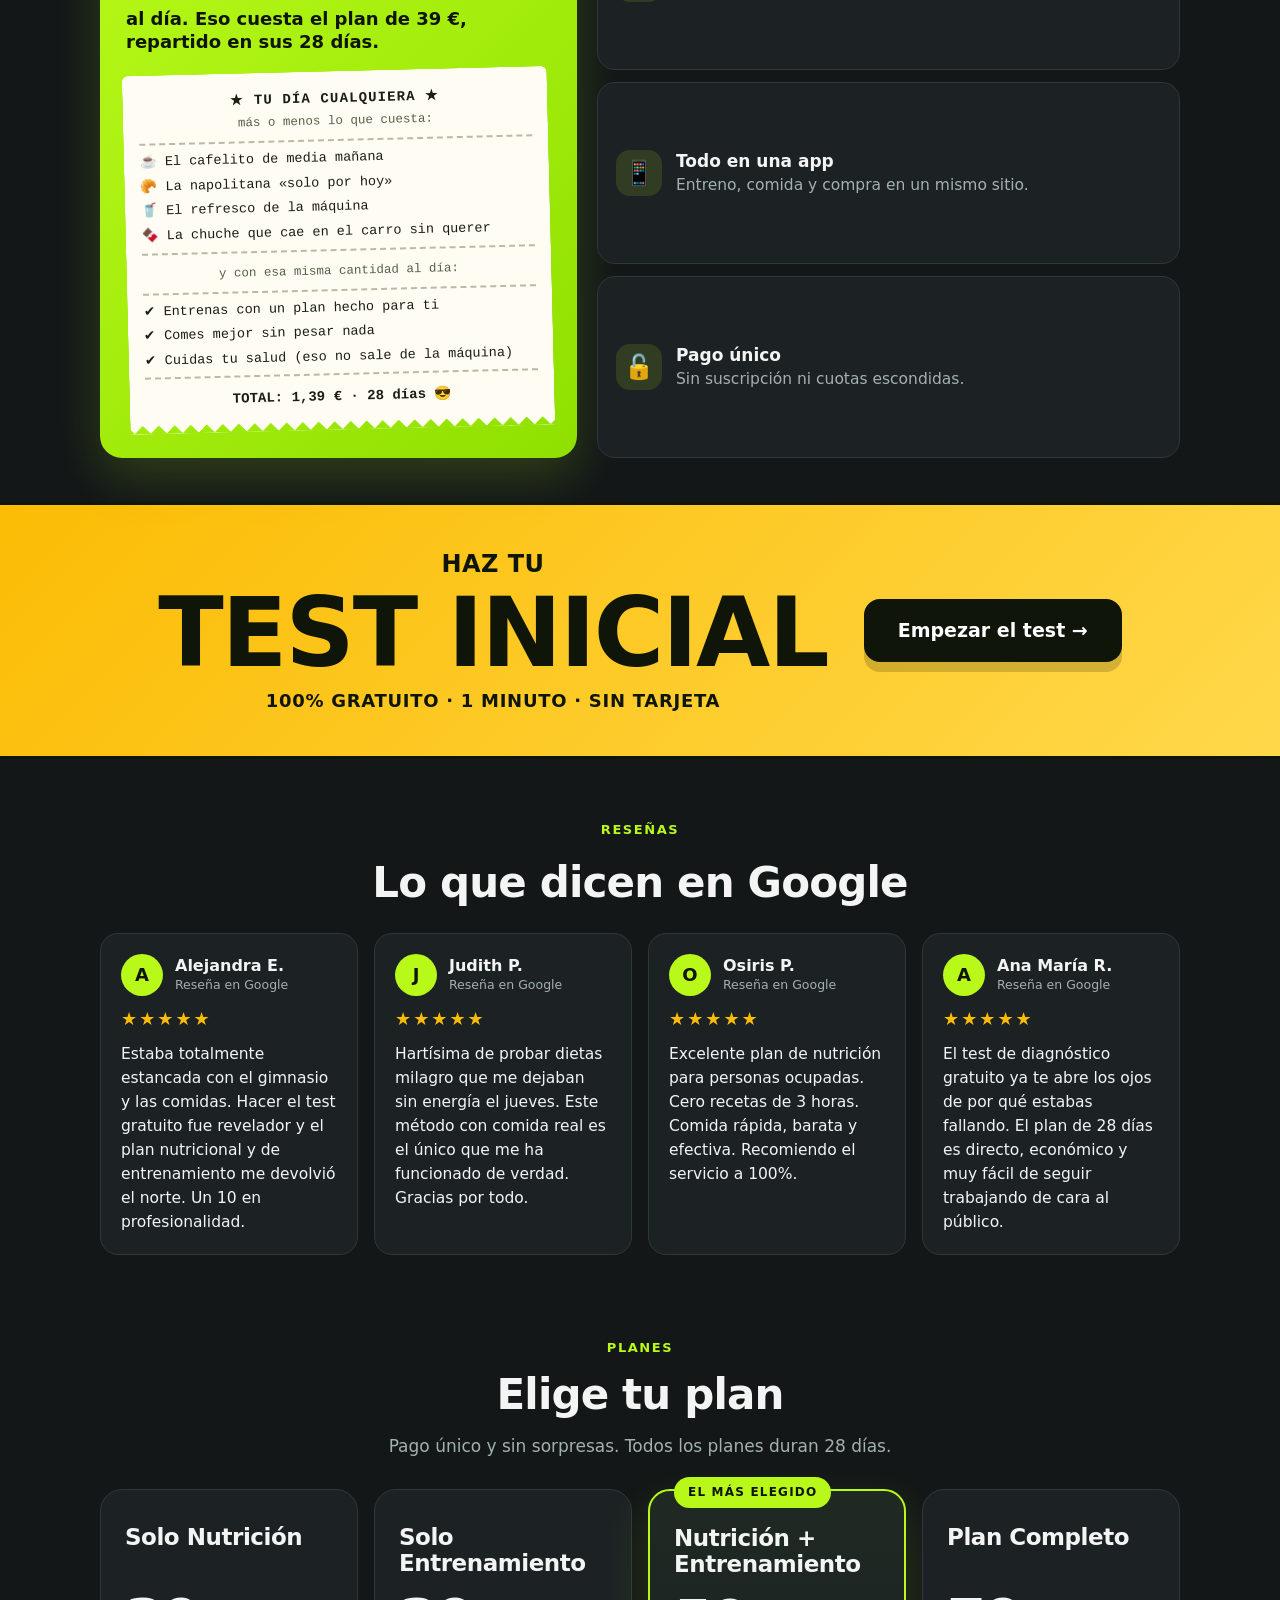
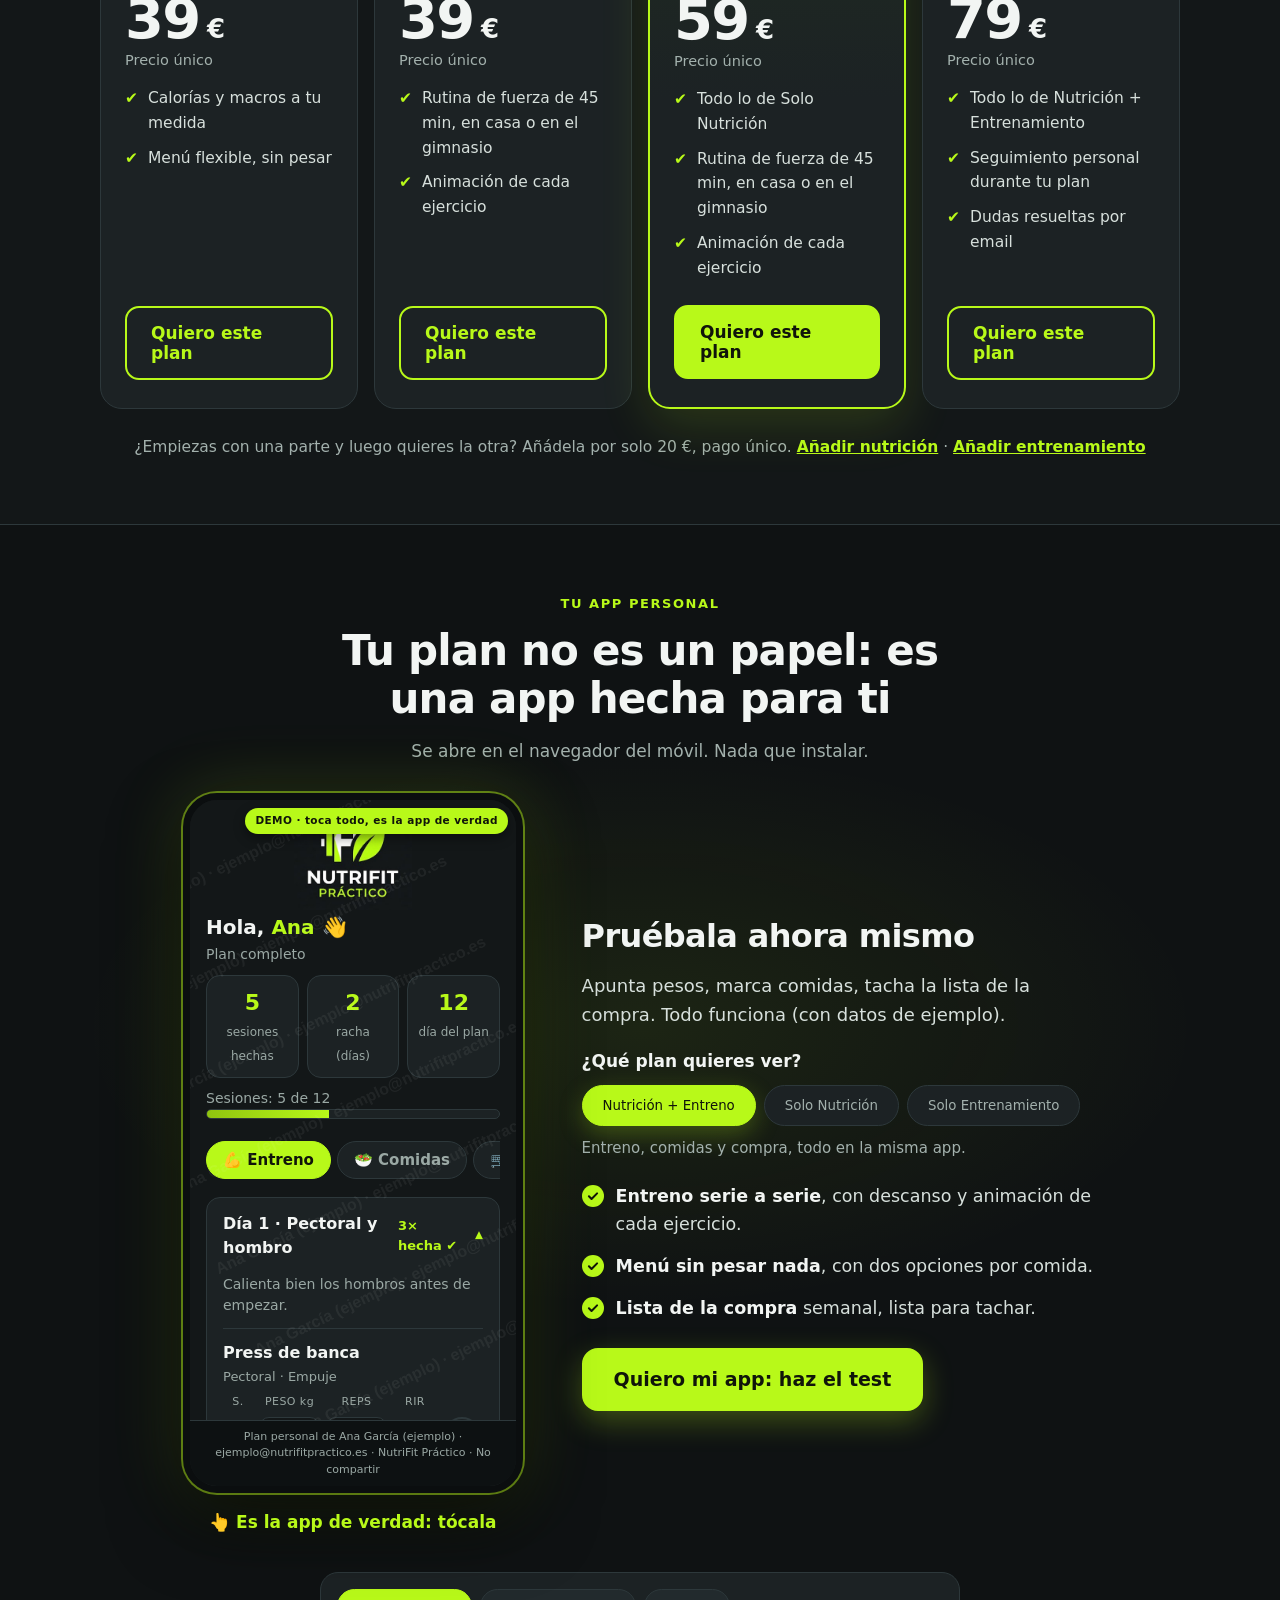
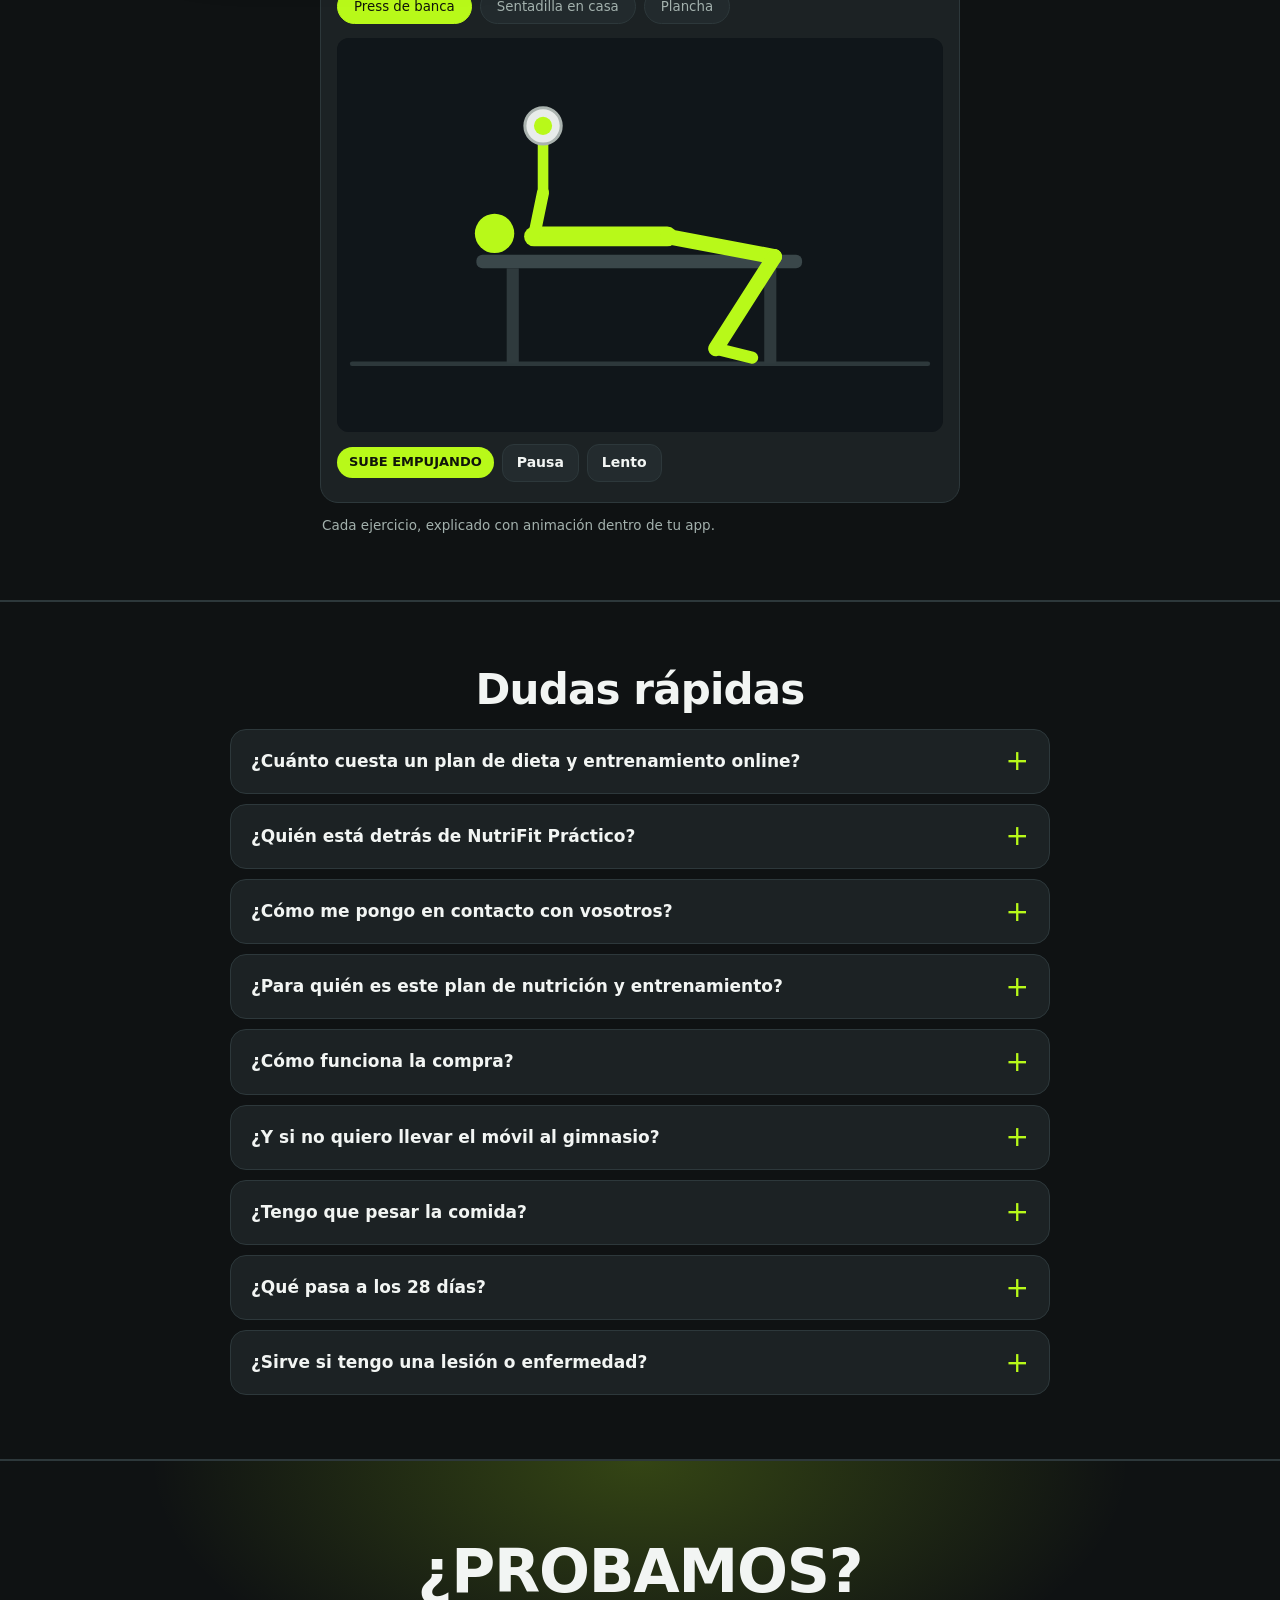
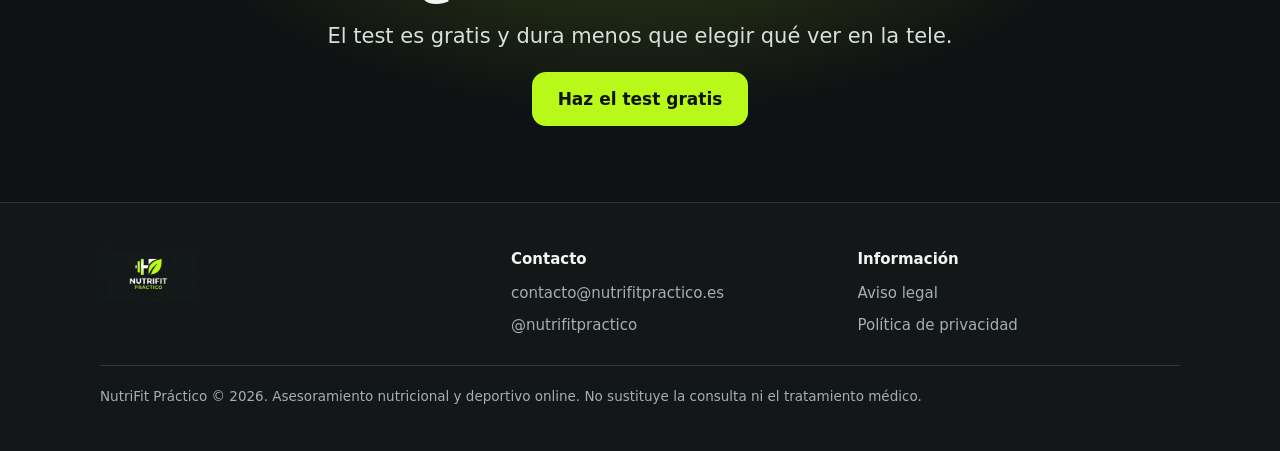
==== commit 81c60fa0: "Cloudflare Web Analytics en todas las páginas y CSP ajustada Co-Authored-By: Claude Sonnet 5.5 <nore" ====
--- a/index.html
+++ b/index.html
@@ -51,6 +51,7 @@
   ]
 }
 </script>
+<!-- Cloudflare Web Analytics --><script defer src='https://static.cloudflareinsights.com/beacon.min.js' data-cf-beacon='{"token": "4af6f812087245f085acbd0e2109bccd"}'></script><!-- End Cloudflare Web Analytics -->
 </head>
 <body>
 <a class="skip" href="#contenido">Saltar al contenido</a>
